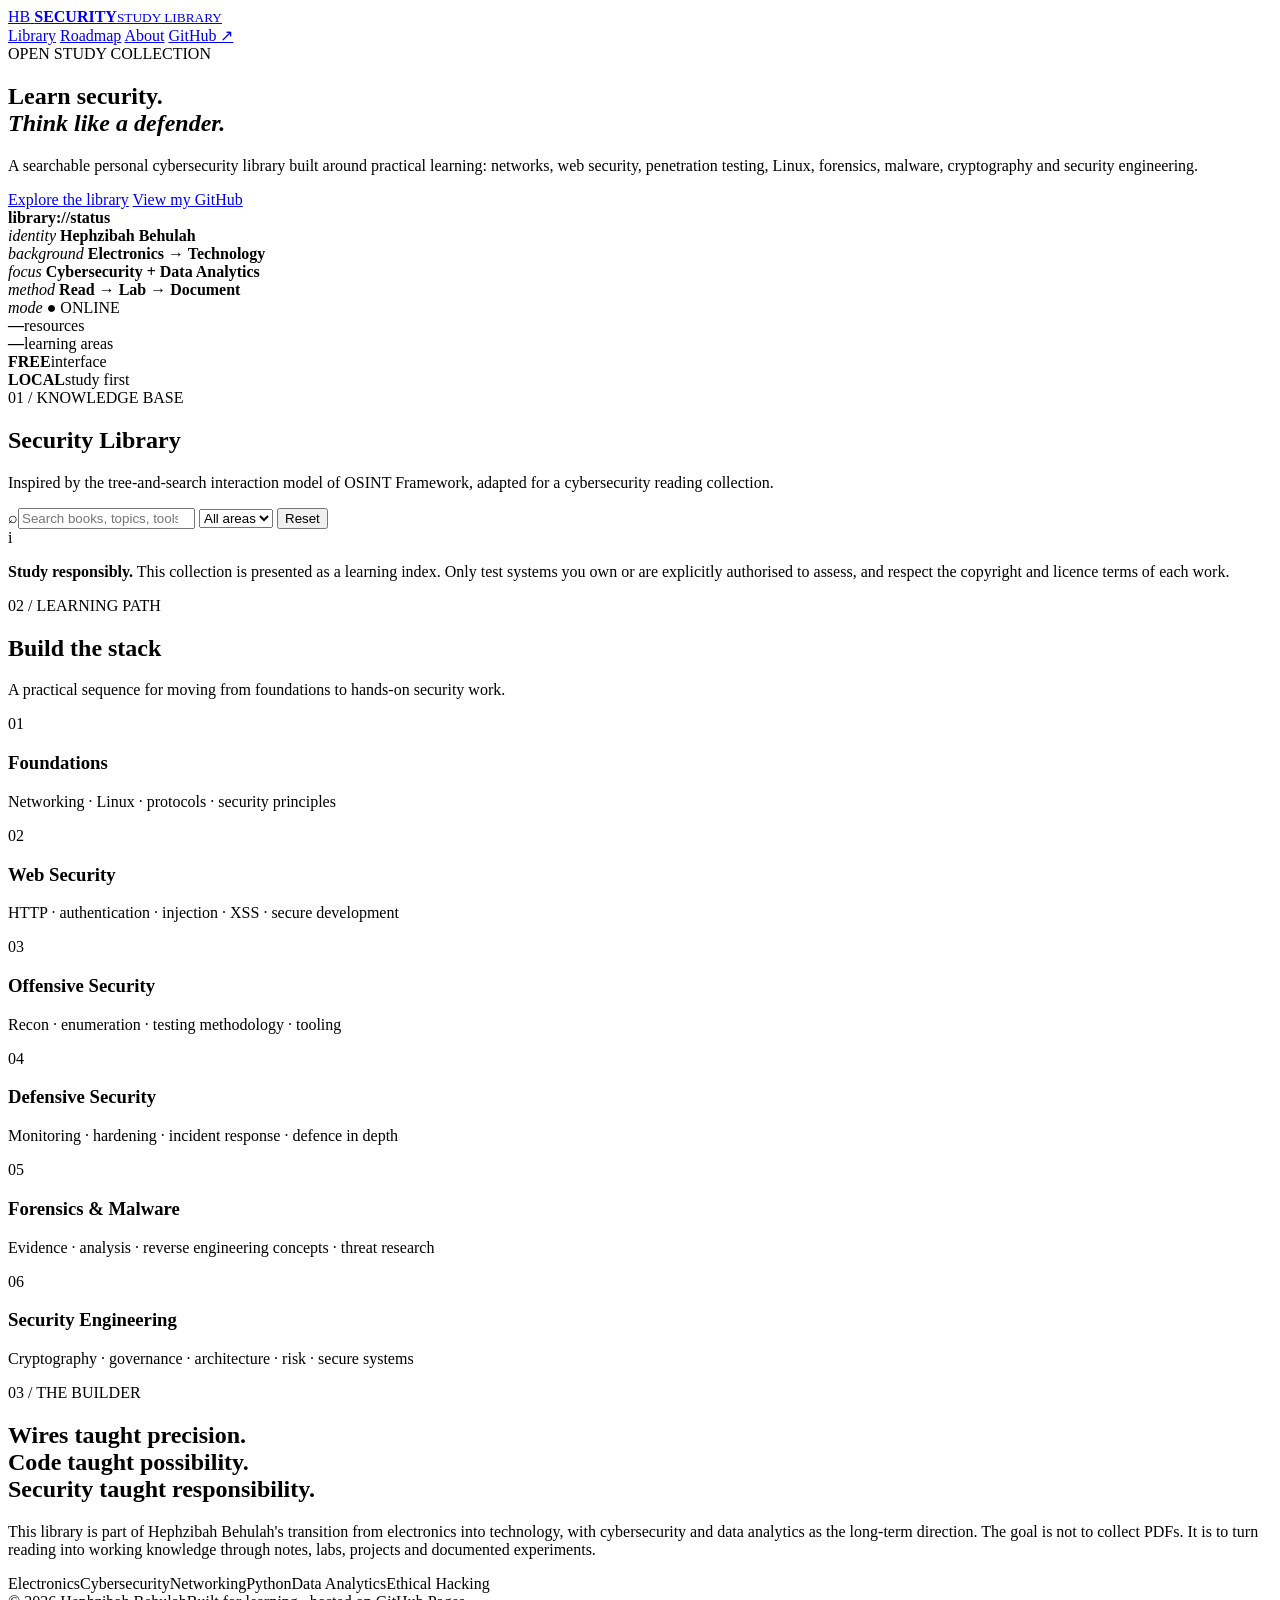
==== index.html @ d257a64a "Build OSINT-inspired cybersecurity library homepage" ====
<!doctype html>
<html lang="en">
<head>
  <meta charset="utf-8">
  <meta name="viewport" content="width=device-width, initial-scale=1">
  <meta name="description" content="Hephzibah Behulah's cybersecurity study library — penetration testing, web security, networking, Linux, forensics, malware analysis and more.">
  <title>Cybersecurity Study Library | Hephzibah Behulah</title>
  <link rel="preconnect" href="https://fonts.googleapis.com">
  <link rel="preconnect" href="https://fonts.gstatic.com" crossorigin>
  <link href="https://fonts.googleapis.com/css2?family=Inter:wght@400;500;600;700;800&family=JetBrains+Mono:wght@400;600&display=swap" rel="stylesheet">
  <link rel="stylesheet" href="style.css">
</head>
<body>
  <div class="app-shell">
    <header class="topbar">
      <a class="brand" href="#top" aria-label="Cybersecurity Study Library home">
        <span class="brand-mark">HB</span>
        <span><strong>SECURITY</strong><small>STUDY LIBRARY</small></span>
      </a>
      <nav class="topnav" aria-label="Main navigation">
        <a href="#library">Library</a>
        <a href="#roadmap">Roadmap</a>
        <a href="#about">About</a>
        <a class="github-link" href="https://github.com/HephzibahBehulah/Hacking-Security-Ebooks" target="_blank" rel="noopener">GitHub ↗</a>
      </nav>
    </header>

    <main id="top">
      <section class="hero">
        <div class="hero-copy">
          <div class="eyebrow"><span class="pulse"></span> OPEN STUDY COLLECTION</div>
          <h1>Learn security.<br><em>Think like a defender.</em></h1>
          <p>A searchable personal cybersecurity library built around practical learning: networks, web security, penetration testing, Linux, forensics, malware, cryptography and security engineering.</p>
          <div class="hero-actions">
            <a class="btn primary" href="#library">Explore the library</a>
            <a class="btn secondary" href="https://github.com/HephzibahBehulah" target="_blank" rel="noopener">View my GitHub</a>
          </div>
        </div>
        <div class="terminal-card" aria-label="Library status">
          <div class="terminal-head"><span></span><span></span><span></span><b>library://status</b></div>
          <div class="terminal-body">
            <div><i>identity</i> <strong>Hephzibah Behulah</strong></div>
            <div><i>background</i> <strong>Electronics → Technology</strong></div>
            <div><i>focus</i> <strong>Cybersecurity + Data Analytics</strong></div>
            <div><i>method</i> <strong>Read → Lab → Document</strong></div>
            <div><i>mode</i> <span class="online">● ONLINE</span></div>
          </div>
        </div>
      </section>

      <section class="stats" id="library">
        <div><strong id="book-count">—</strong><span>resources</span></div>
        <div><strong id="category-count">—</strong><span>learning areas</span></div>
        <div><strong>FREE</strong><span>interface</span></div>
        <div><strong>LOCAL</strong><span>study first</span></div>
      </section>

      <section class="library-section">
        <div class="section-heading">
          <div><span class="section-kicker">01 / KNOWLEDGE BASE</span><h2>Security Library</h2></div>
          <p>Inspired by the tree-and-search interaction model of OSINT Framework, adapted for a cybersecurity reading collection.</p>
        </div>

        <div class="controls">
          <label class="search-box"><span>⌕</span><input id="search" type="search" placeholder="Search books, topics, tools..." autocomplete="off"></label>
          <select id="category" aria-label="Filter by category"><option value="all">All areas</option></select>
          <button id="reset" class="filter-btn" type="button">Reset</button>
        </div>

        <div class="notice"><span>i</span><p><strong>Study responsibly.</strong> This collection is presented as a learning index. Only test systems you own or are explicitly authorised to assess, and respect the copyright and licence terms of each work.</p></div>

        <div id="library-grid" class="library-grid" aria-live="polite"></div>
        <div id="empty" class="empty" hidden>No resources match your search.</div>
      </section>

      <section class="roadmap" id="roadmap">
        <div class="section-heading"><div><span class="section-kicker">02 / LEARNING PATH</span><h2>Build the stack</h2></div><p>A practical sequence for moving from foundations to hands-on security work.</p></div>
        <div class="tree">
          <article><span>01</span><h3>Foundations</h3><p>Networking · Linux · protocols · security principles</p></article>
          <article><span>02</span><h3>Web Security</h3><p>HTTP · authentication · injection · XSS · secure development</p></article>
          <article><span>03</span><h3>Offensive Security</h3><p>Recon · enumeration · testing methodology · tooling</p></article>
          <article><span>04</span><h3>Defensive Security</h3><p>Monitoring · hardening · incident response · defence in depth</p></article>
          <article><span>05</span><h3>Forensics & Malware</h3><p>Evidence · analysis · reverse engineering concepts · threat research</p></article>
          <article><span>06</span><h3>Security Engineering</h3><p>Cryptography · governance · architecture · risk · secure systems</p></article>
        </div>
      </section>

      <section class="about" id="about">
        <div class="about-card">
          <span class="section-kicker">03 / THE BUILDER</span>
          <h2>Wires taught precision.<br>Code taught possibility.<br>Security taught responsibility.</h2>
          <p>This library is part of Hephzibah Behulah's transition from electronics into technology, with cybersecurity and data analytics as the long-term direction. The goal is not to collect PDFs. It is to turn reading into working knowledge through notes, labs, projects and documented experiments.</p>
          <div class="tags"><span>Electronics</span><span>Cybersecurity</span><span>Networking</span><span>Python</span><span>Data Analytics</span><span>Ethical Hacking</span></div>
        </div>
      </section>
    </main>

    <footer><span>© 2026 Hephzibah Behulah</span><span>Built for learning · hosted on GitHub Pages</span></footer>
  </div>
  <script src="script.js"></script>
</body>
</html>
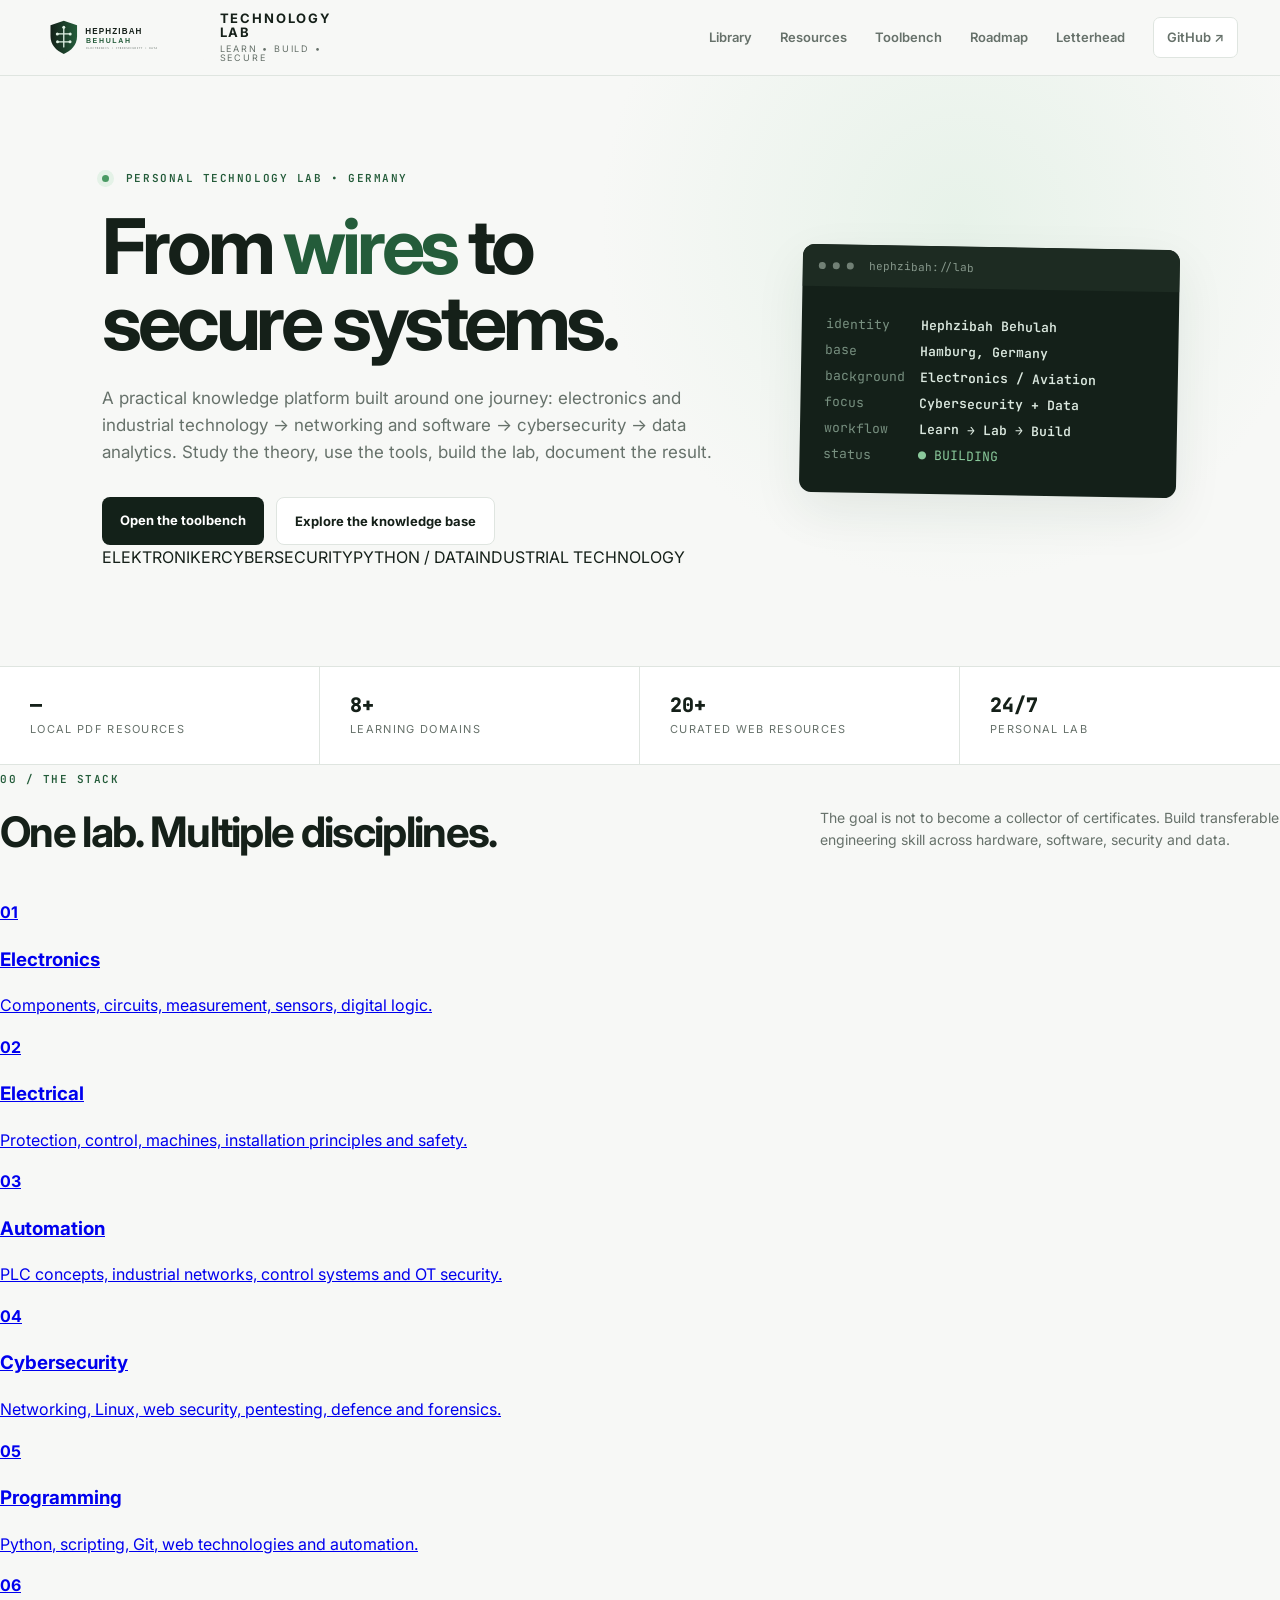
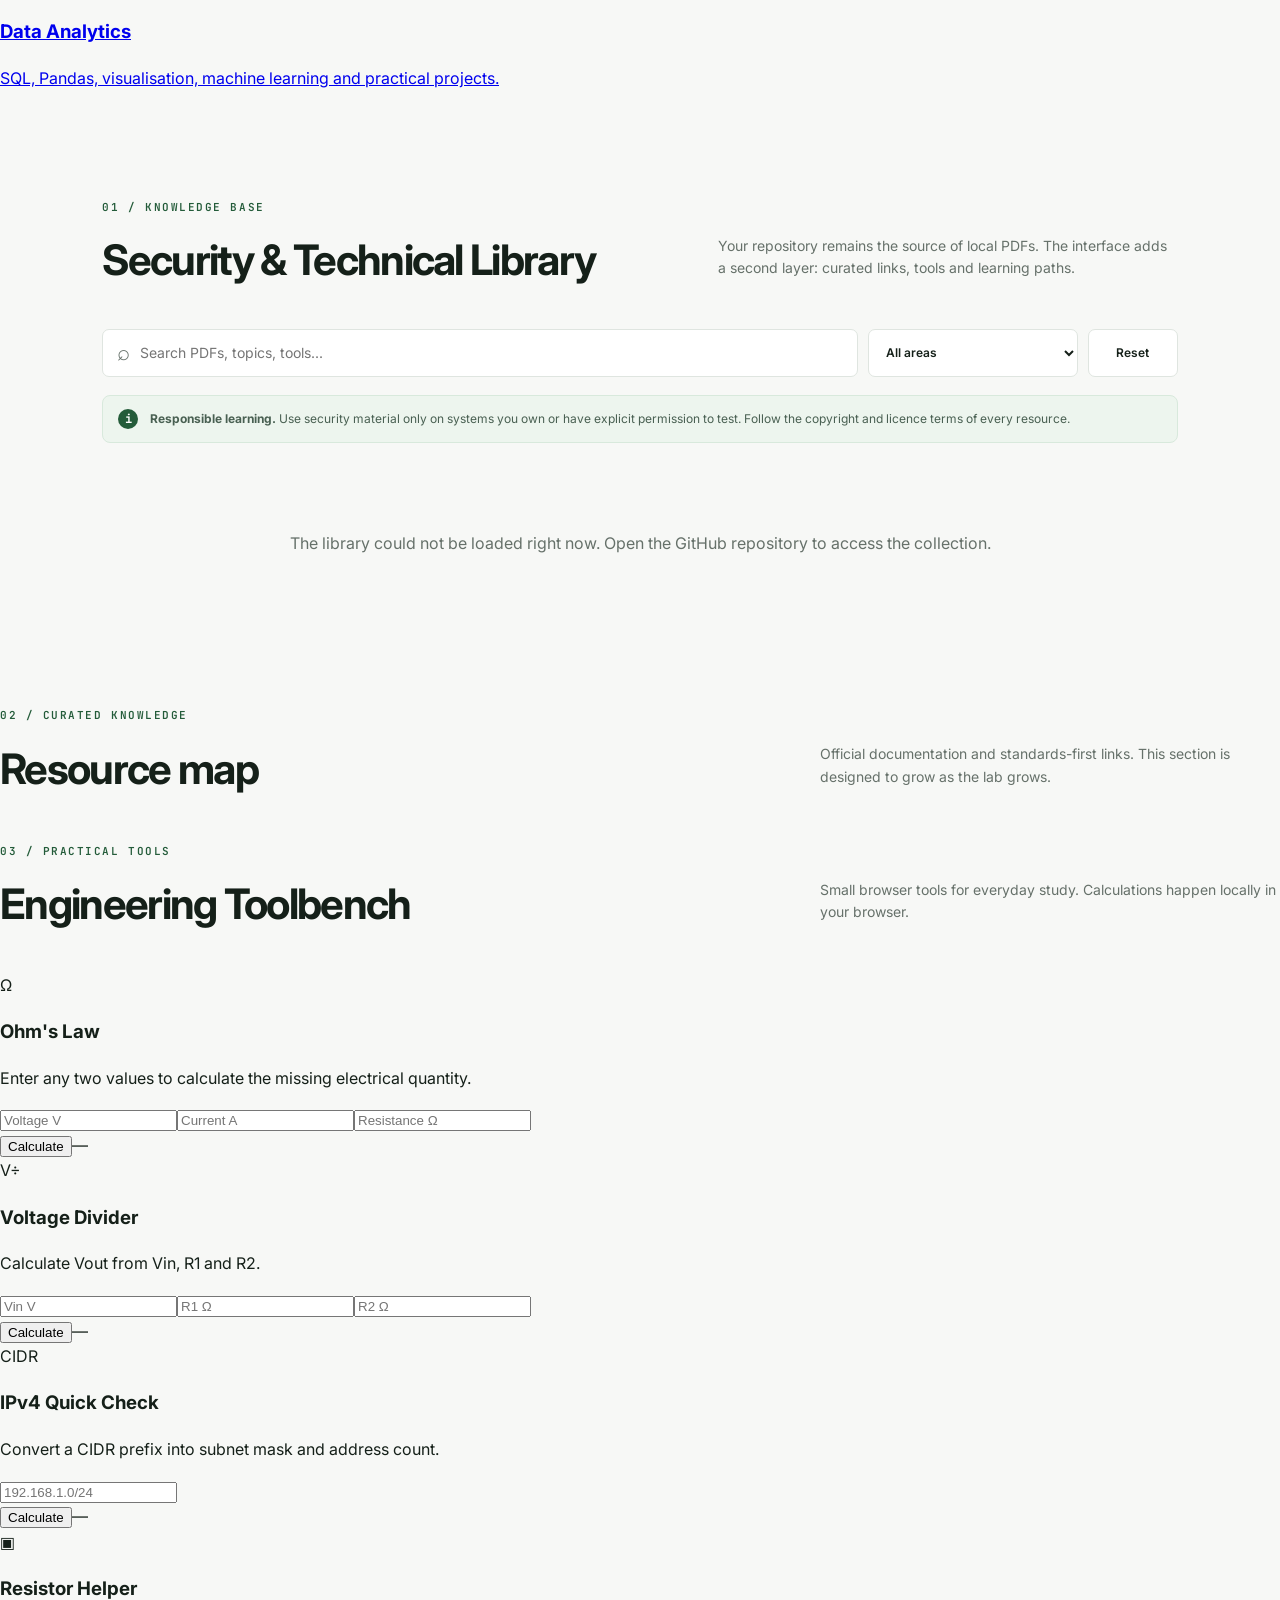
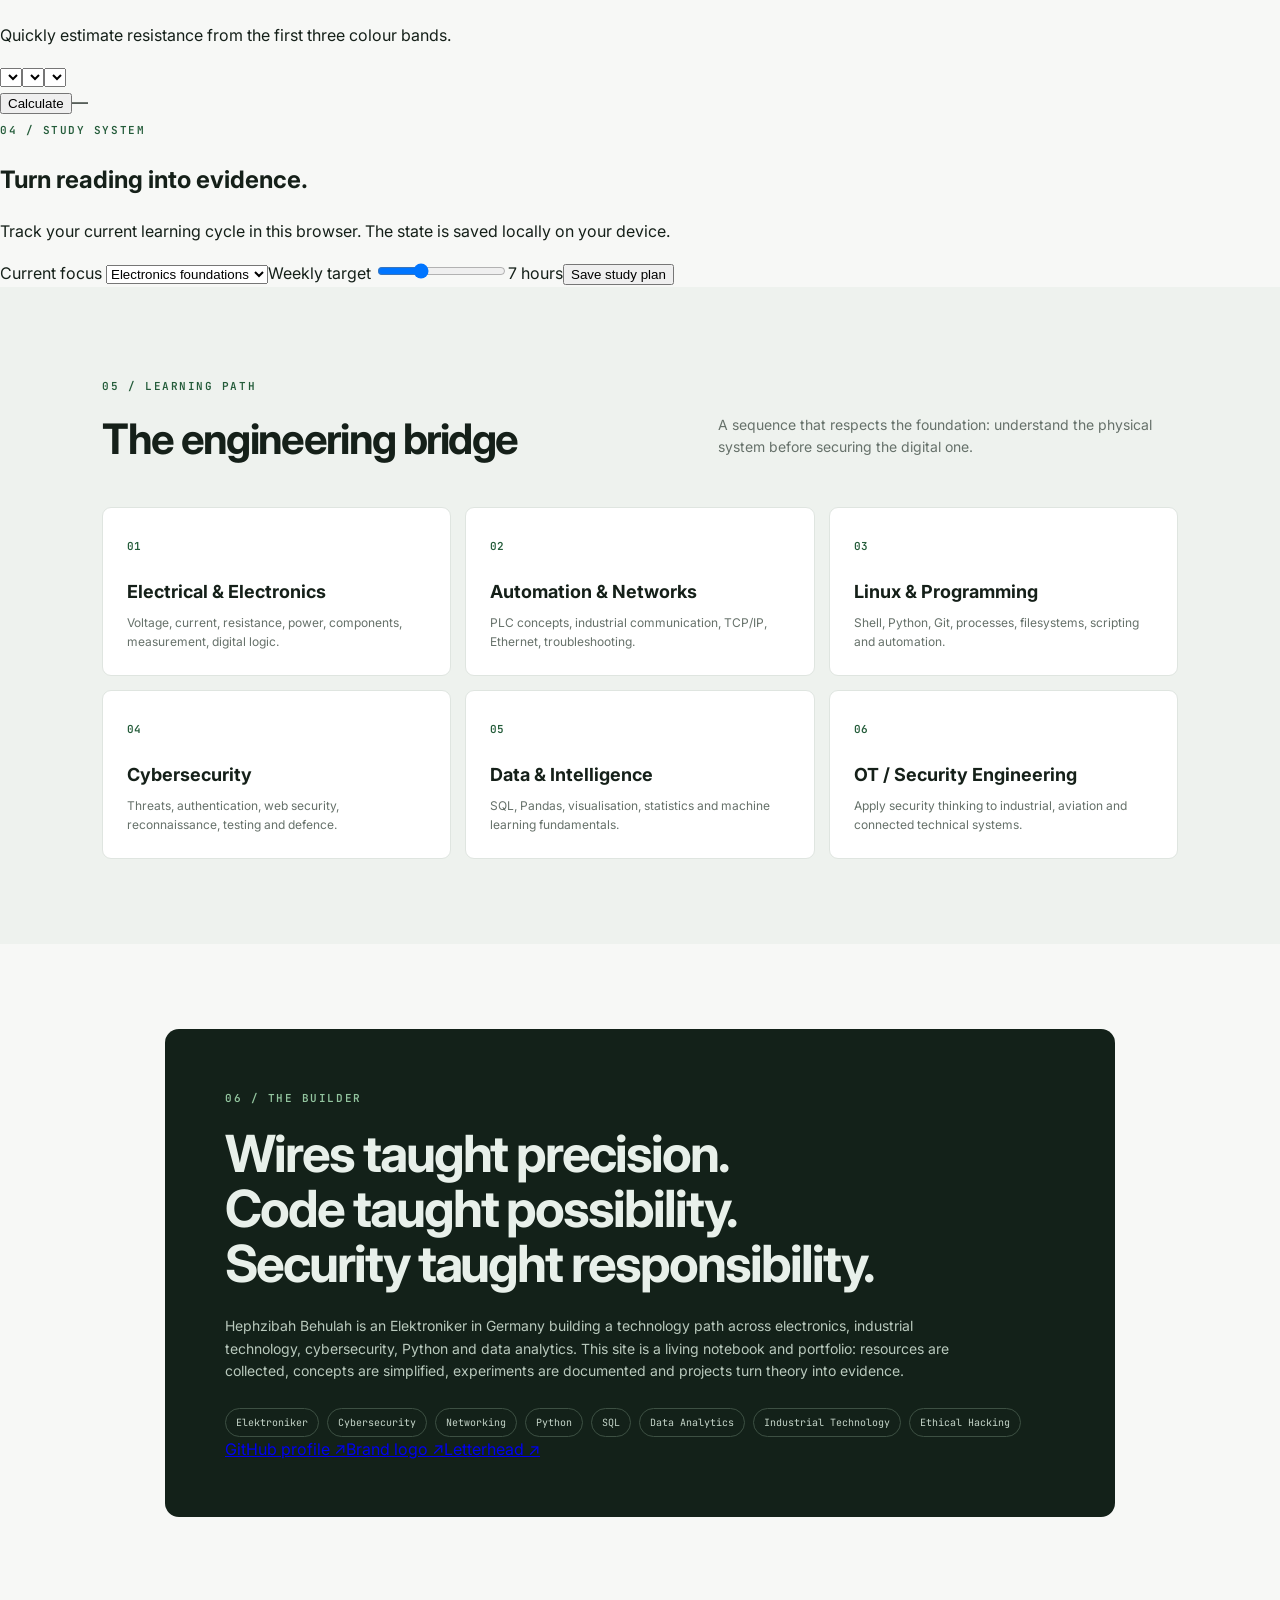
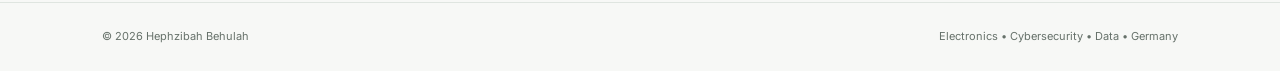
==== commit b35281c6: "Transform site into Hephzibah Behulah Technology Lab" ====
--- a/index.html
+++ b/index.html
@@ -1,102 +1,47 @@
 <!doctype html>
 <html lang="en">
 <head>
-  <meta charset="utf-8">
-  <meta name="viewport" content="width=device-width, initial-scale=1">
-  <meta name="description" content="Hephzibah Behulah's cybersecurity study library — penetration testing, web security, networking, Linux, forensics, malware analysis and more.">
-  <title>Cybersecurity Study Library | Hephzibah Behulah</title>
-  <link rel="preconnect" href="https://fonts.googleapis.com">
-  <link rel="preconnect" href="https://fonts.gstatic.com" crossorigin>
-  <link href="https://fonts.googleapis.com/css2?family=Inter:wght@400;500;600;700;800&family=JetBrains+Mono:wght@400;600&display=swap" rel="stylesheet">
-  <link rel="stylesheet" href="style.css">
+<meta charset="utf-8"><meta name="viewport" content="width=device-width,initial-scale=1">
+<meta name="description" content="Hephzibah Behulah Technology Lab: an OSINT-inspired learning platform for electronics, electrical engineering, cybersecurity, networking, Python and data analytics.">
+<title>Hephzibah Behulah | Technology Lab</title>
+<link rel="icon" href="logo.svg" type="image/svg+xml">
+<link rel="preconnect" href="https://fonts.googleapis.com"><link rel="preconnect" href="https://fonts.gstatic.com" crossorigin>
+<link href="https://fonts.googleapis.com/css2?family=Inter:wght@400;500;600;700;800&family=JetBrains+Mono:wght@400;600;800&display=swap" rel="stylesheet">
+<link rel="stylesheet" href="style.css">
 </head>
 <body>
-  <div class="app-shell">
-    <header class="topbar">
-      <a class="brand" href="#top" aria-label="Cybersecurity Study Library home">
-        <span class="brand-mark">HB</span>
-        <span><strong>SECURITY</strong><small>STUDY LIBRARY</small></span>
-      </a>
-      <nav class="topnav" aria-label="Main navigation">
-        <a href="#library">Library</a>
-        <a href="#roadmap">Roadmap</a>
-        <a href="#about">About</a>
-        <a class="github-link" href="https://github.com/HephzibahBehulah/Hacking-Security-Ebooks" target="_blank" rel="noopener">GitHub ↗</a>
-      </nav>
-    </header>
-
-    <main id="top">
-      <section class="hero">
-        <div class="hero-copy">
-          <div class="eyebrow"><span class="pulse"></span> OPEN STUDY COLLECTION</div>
-          <h1>Learn security.<br><em>Think like a defender.</em></h1>
-          <p>A searchable personal cybersecurity library built around practical learning: networks, web security, penetration testing, Linux, forensics, malware, cryptography and security engineering.</p>
-          <div class="hero-actions">
-            <a class="btn primary" href="#library">Explore the library</a>
-            <a class="btn secondary" href="https://github.com/HephzibahBehulah" target="_blank" rel="noopener">View my GitHub</a>
-          </div>
-        </div>
-        <div class="terminal-card" aria-label="Library status">
-          <div class="terminal-head"><span></span><span></span><span></span><b>library://status</b></div>
-          <div class="terminal-body">
-            <div><i>identity</i> <strong>Hephzibah Behulah</strong></div>
-            <div><i>background</i> <strong>Electronics → Technology</strong></div>
-            <div><i>focus</i> <strong>Cybersecurity + Data Analytics</strong></div>
-            <div><i>method</i> <strong>Read → Lab → Document</strong></div>
-            <div><i>mode</i> <span class="online">● ONLINE</span></div>
-          </div>
-        </div>
-      </section>
-
-      <section class="stats" id="library">
-        <div><strong id="book-count">—</strong><span>resources</span></div>
-        <div><strong id="category-count">—</strong><span>learning areas</span></div>
-        <div><strong>FREE</strong><span>interface</span></div>
-        <div><strong>LOCAL</strong><span>study first</span></div>
-      </section>
-
-      <section class="library-section">
-        <div class="section-heading">
-          <div><span class="section-kicker">01 / KNOWLEDGE BASE</span><h2>Security Library</h2></div>
-          <p>Inspired by the tree-and-search interaction model of OSINT Framework, adapted for a cybersecurity reading collection.</p>
-        </div>
-
-        <div class="controls">
-          <label class="search-box"><span>⌕</span><input id="search" type="search" placeholder="Search books, topics, tools..." autocomplete="off"></label>
-          <select id="category" aria-label="Filter by category"><option value="all">All areas</option></select>
-          <button id="reset" class="filter-btn" type="button">Reset</button>
-        </div>
-
-        <div class="notice"><span>i</span><p><strong>Study responsibly.</strong> This collection is presented as a learning index. Only test systems you own or are explicitly authorised to assess, and respect the copyright and licence terms of each work.</p></div>
-
-        <div id="library-grid" class="library-grid" aria-live="polite"></div>
-        <div id="empty" class="empty" hidden>No resources match your search.</div>
-      </section>
-
-      <section class="roadmap" id="roadmap">
-        <div class="section-heading"><div><span class="section-kicker">02 / LEARNING PATH</span><h2>Build the stack</h2></div><p>A practical sequence for moving from foundations to hands-on security work.</p></div>
-        <div class="tree">
-          <article><span>01</span><h3>Foundations</h3><p>Networking · Linux · protocols · security principles</p></article>
-          <article><span>02</span><h3>Web Security</h3><p>HTTP · authentication · injection · XSS · secure development</p></article>
-          <article><span>03</span><h3>Offensive Security</h3><p>Recon · enumeration · testing methodology · tooling</p></article>
-          <article><span>04</span><h3>Defensive Security</h3><p>Monitoring · hardening · incident response · defence in depth</p></article>
-          <article><span>05</span><h3>Forensics & Malware</h3><p>Evidence · analysis · reverse engineering concepts · threat research</p></article>
-          <article><span>06</span><h3>Security Engineering</h3><p>Cryptography · governance · architecture · risk · secure systems</p></article>
-        </div>
-      </section>
-
-      <section class="about" id="about">
-        <div class="about-card">
-          <span class="section-kicker">03 / THE BUILDER</span>
-          <h2>Wires taught precision.<br>Code taught possibility.<br>Security taught responsibility.</h2>
-          <p>This library is part of Hephzibah Behulah's transition from electronics into technology, with cybersecurity and data analytics as the long-term direction. The goal is not to collect PDFs. It is to turn reading into working knowledge through notes, labs, projects and documented experiments.</p>
-          <div class="tags"><span>Electronics</span><span>Cybersecurity</span><span>Networking</span><span>Python</span><span>Data Analytics</span><span>Ethical Hacking</span></div>
-        </div>
-      </section>
-    </main>
-
-    <footer><span>© 2026 Hephzibah Behulah</span><span>Built for learning · hosted on GitHub Pages</span></footer>
-  </div>
-  <script src="script.js"></script>
-</body>
-</html>
+<div class="app-shell">
+<header class="topbar">
+<a class="brand" href="#top"><img src="logo.svg" alt="Hephzibah Behulah" class="brand-logo"><span><strong>TECHNOLOGY LAB</strong><small>LEARN • BUILD • SECURE</small></span></a>
+<nav class="topnav"><a href="#library">Library</a><a href="#resources">Resources</a><a href="#toolbench">Toolbench</a><a href="#roadmap">Roadmap</a><a href="letterhead.html">Letterhead</a><a class="github-link" href="https://github.com/HephzibahBehulah/Hacking-Security-Ebooks" target="_blank" rel="noopener">GitHub ↗</a></nav>
+</header>
+<main id="top">
+<section class="hero">
+<div class="hero-copy"><div class="eyebrow"><span class="pulse"></span> PERSONAL TECHNOLOGY LAB • GERMANY</div>
+<h1>From <em>wires</em> to secure systems.</h1>
+<p>A practical knowledge platform built around one journey: electronics and industrial technology → networking and software → cybersecurity → data analytics. Study the theory, use the tools, build the lab, document the result.</p>
+<div class="hero-actions"><a class="btn primary" href="#toolbench">Open the toolbench</a><a class="btn secondary" href="#library">Explore the knowledge base</a></div>
+<div class="hero-strip"><span>ELEKTRONIKER</span><span>CYBERSECURITY</span><span>PYTHON / DATA</span><span>INDUSTRIAL TECHNOLOGY</span></div></div>
+<div class="terminal-card"><div class="terminal-head"><span></span><span></span><span></span><b>hephzibah://lab</b></div><div class="terminal-body"><div><i>identity</i><strong>Hephzibah Behulah</strong></div><div><i>base</i><strong>Hamburg, Germany</strong></div><div><i>background</i><strong>Electronics / Aviation</strong></div><div><i>focus</i><strong>Cybersecurity + Data</strong></div><div><i>workflow</i><strong>Learn → Lab → Build</strong></div><div><i>status</i><span class="online">● BUILDING</span></div></div></div>
+</section>
+<section class="stats"><div><strong id="book-count">—</strong><span>local PDF resources</span></div><div><strong id="category-count">8+</strong><span>learning domains</span></div><div><strong>20+</strong><span>curated web resources</span></div><div><strong>24/7</strong><span>personal lab</span></div></section>
+<section class="domains"><div class="section-heading"><div><span class="section-kicker">00 / THE STACK</span><h2>One lab. Multiple disciplines.</h2></div><p>The goal is not to become a collector of certificates. Build transferable engineering skill across hardware, software, security and data.</p></div>
+<div class="domain-grid"><a href="#library" class="domain"><b>01</b><h3>Electronics</h3><p>Components, circuits, measurement, sensors, digital logic.</p></a><a href="#library" class="domain"><b>02</b><h3>Electrical</h3><p>Protection, control, machines, installation principles and safety.</p></a><a href="#library" class="domain"><b>03</b><h3>Automation</h3><p>PLC concepts, industrial networks, control systems and OT security.</p></a><a href="#library" class="domain"><b>04</b><h3>Cybersecurity</h3><p>Networking, Linux, web security, pentesting, defence and forensics.</p></a><a href="#library" class="domain"><b>05</b><h3>Programming</h3><p>Python, scripting, Git, web technologies and automation.</p></a><a href="#library" class="domain"><b>06</b><h3>Data Analytics</h3><p>SQL, Pandas, visualisation, machine learning and practical projects.</p></a></div></section>
+<section class="library-section" id="library"><div class="section-heading"><div><span class="section-kicker">01 / KNOWLEDGE BASE</span><h2>Security & Technical Library</h2></div><p>Your repository remains the source of local PDFs. The interface adds a second layer: curated links, tools and learning paths.</p></div>
+<div class="controls"><label class="search-box"><span>⌕</span><input id="search" type="search" placeholder="Search PDFs, topics, tools..." autocomplete="off"></label><select id="category"><option value="all">All areas</option></select><button id="reset" class="filter-btn">Reset</button></div>
+<div class="notice"><span>i</span><p><strong>Responsible learning.</strong> Use security material only on systems you own or have explicit permission to test. Follow the copyright and licence terms of every resource.</p></div>
+<div id="library-grid" class="library-grid"></div><div id="empty" class="empty" hidden>No resources match your search.</div></section>
+<section id="resources" class="resources"><div class="section-heading"><div><span class="section-kicker">02 / CURATED KNOWLEDGE</span><h2>Resource map</h2></div><p>Official documentation and standards-first links. This section is designed to grow as the lab grows.</p></div><div id="resource-grid" class="resource-grid"></div></section>
+<section id="toolbench" class="toolbench"><div class="section-heading"><div><span class="section-kicker">03 / PRACTICAL TOOLS</span><h2>Engineering Toolbench</h2></div><p>Small browser tools for everyday study. Calculations happen locally in your browser.</p></div>
+<div class="tool-grid">
+<article class="tool-card"><div class="tool-icon">Ω</div><h3>Ohm's Law</h3><p>Enter any two values to calculate the missing electrical quantity.</p><div class="tool-fields"><input id="ohm-v" type="number" step="any" placeholder="Voltage V"><input id="ohm-i" type="number" step="any" placeholder="Current A"><input id="ohm-r" type="number" step="any" placeholder="Resistance Ω"></div><button class="tool-btn" onclick="calcOhm()">Calculate</button><output id="ohm-out">—</output></article>
+<article class="tool-card"><div class="tool-icon">V÷</div><h3>Voltage Divider</h3><p>Calculate Vout from Vin, R1 and R2.</p><div class="tool-fields"><input id="div-v" type="number" step="any" placeholder="Vin V"><input id="div-r1" type="number" step="any" placeholder="R1 Ω"><input id="div-r2" type="number" step="any" placeholder="R2 Ω"></div><button class="tool-btn" onclick="calcDivider()">Calculate</button><output id="div-out">—</output></article>
+<article class="tool-card"><div class="tool-icon">CIDR</div><h3>IPv4 Quick Check</h3><p>Convert a CIDR prefix into subnet mask and address count.</p><div class="tool-fields"><input id="cidr" type="text" placeholder="192.168.1.0/24"></div><button class="tool-btn" onclick="calcCIDR()">Calculate</button><output id="cidr-out">—</output></article>
+<article class="tool-card"><div class="tool-icon">▣</div><h3>Resistor Helper</h3><p>Quickly estimate resistance from the first three colour bands.</p><div class="tool-fields"><select id="c1"></select><select id="c2"></select><select id="c3"></select></div><button class="tool-btn" onclick="calcResistor()">Calculate</button><output id="res-out">—</output></article>
+</div></section>
+<section class="study-dashboard"><div><span class="section-kicker">04 / STUDY SYSTEM</span><h2>Turn reading into evidence.</h2><p>Track your current learning cycle in this browser. The state is saved locally on your device.</p></div><div class="progress-box"><label>Current focus <select id="focus"><option>Electronics foundations</option><option>Electrical engineering</option><option>Networking & Linux</option><option>Web security</option><option>Offensive security</option><option>Defensive security</option><option>Python & data analytics</option><option>Industrial / OT security</option></select></label><label>Weekly target <input id="target" type="range" min="1" max="20" value="7"><output id="target-out">7 hours</output></label><button class="tool-btn" onclick="saveStudy()">Save study plan</button><span id="saved" class="saved"></span></div></section>
+<section id="roadmap" class="roadmap"><div class="section-heading"><div><span class="section-kicker">05 / LEARNING PATH</span><h2>The engineering bridge</h2></div><p>A sequence that respects the foundation: understand the physical system before securing the digital one.</p></div><div class="tree"><article><span>01</span><h3>Electrical & Electronics</h3><p>Voltage, current, resistance, power, components, measurement, digital logic.</p></article><article><span>02</span><h3>Automation & Networks</h3><p>PLC concepts, industrial communication, TCP/IP, Ethernet, troubleshooting.</p></article><article><span>03</span><h3>Linux & Programming</h3><p>Shell, Python, Git, processes, filesystems, scripting and automation.</p></article><article><span>04</span><h3>Cybersecurity</h3><p>Threats, authentication, web security, reconnaissance, testing and defence.</p></article><article><span>05</span><h3>Data & Intelligence</h3><p>SQL, Pandas, visualisation, statistics and machine learning fundamentals.</p></article><article><span>06</span><h3>OT / Security Engineering</h3><p>Apply security thinking to industrial, aviation and connected technical systems.</p></article></div></section>
+<section class="about" id="about"><div class="about-card"><span class="section-kicker">06 / THE BUILDER</span><h2>Wires taught precision.<br>Code taught possibility.<br>Security taught responsibility.</h2><p>Hephzibah Behulah is an Elektroniker in Germany building a technology path across electronics, industrial technology, cybersecurity, Python and data analytics. This site is a living notebook and portfolio: resources are collected, concepts are simplified, experiments are documented and projects turn theory into evidence.</p><div class="tags"><span>Elektroniker</span><span>Cybersecurity</span><span>Networking</span><span>Python</span><span>SQL</span><span>Data Analytics</span><span>Industrial Technology</span><span>Ethical Hacking</span></div><div class="about-links"><a href="https://github.com/HephzibahBehulah" target="_blank">GitHub profile ↗</a><a href="logo.svg">Brand logo ↗</a><a href="letterhead.html">Letterhead ↗</a></div></div></section>
+</main><footer><span>© 2026 Hephzibah Behulah</span><span>Electronics • Cybersecurity • Data • Germany</span></footer></div>
+<script src="script.js"></script><script src="tools.js"></script>
+</body></html>
--- a/style.css
+++ b/style.css
@@ -0,0 +1 @@
+:root{--bg:#f7f8f6;--panel:#fff;--ink:#152019;--muted:#66716a;--line:#dfe5e0;--accent:#245c3a;--accent2:#dff1e4;--dark:#132119;--shadow:0 18px 50px rgba(24,45,32,.08)}*{box-sizing:border-box}html{scroll-behavior:smooth}body{margin:0;background:var(--bg);color:var(--ink);font-family:Inter,system-ui,sans-serif;line-height:1.6}.app-shell{max-width:1440px;margin:auto}.topbar{height:76px;padding:0 42px;display:flex;align-items:center;justify-content:space-between;border-bottom:1px solid var(--line);background:rgba(247,248,246,.94);backdrop-filter:blur(12px);position:sticky;top:0;z-index:20}.brand{display:flex;align-items:center;gap:12px;text-decoration:none;color:var(--ink)}.brand-mark{width:38px;height:38px;display:grid;place-items:center;background:var(--dark);color:#fff;border-radius:9px;font:600 12px 'JetBrains Mono',monospace}.brand strong,.brand small{display:block;line-height:1.05}.brand strong{font-size:13px;letter-spacing:.14em}.brand small{font-size:9px;letter-spacing:.2em;color:var(--muted);margin-top:4px}.topnav{display:flex;gap:28px;align-items:center}.topnav a{font-size:13px;text-decoration:none;color:var(--muted);font-weight:600}.topnav a:hover{color:var(--ink)}.github-link{border:1px solid var(--line);padding:9px 13px;border-radius:7px;background:#fff}.hero{min-height:560px;padding:95px 8%;display:grid;grid-template-columns:1.25fr .75fr;gap:70px;align-items:center;background:radial-gradient(circle at 75% 25%,#e7f2e9 0,transparent 34%),var(--bg)}.eyebrow,.section-kicker{font:600 11px 'JetBrains Mono',monospace;letter-spacing:.14em;color:var(--accent)}.pulse{display:inline-block;width:7px;height:7px;border-radius:50%;background:#4a9a63;margin-right:8px;box-shadow:0 0 0 5px #e4f2e7}.hero h1{font-size:clamp(48px,6vw,82px);line-height:.99;letter-spacing:-.055em;margin:24px 0}.hero h1 em{font-style:normal;color:var(--accent)}.hero-copy>p{max-width:650px;color:var(--muted);font-size:17px}.hero-actions{display:flex;gap:12px;margin-top:30px}.btn{padding:13px 18px;border-radius:8px;text-decoration:none;font-size:13px;font-weight:700}.primary{background:var(--dark);color:#fff}.secondary{border:1px solid var(--line);background:#fff;color:var(--ink)}.terminal-card{background:#142019;color:#dbe8df;border-radius:12px;box-shadow:var(--shadow);overflow:hidden;transform:rotate(1deg)}.terminal-head{height:42px;background:#1d2b22;display:flex;align-items:center;gap:7px;padding:0 16px;font:11px 'JetBrains Mono',monospace;color:#87988c}.terminal-head span{width:7px;height:7px;border-radius:50%;background:#718075}.terminal-head b{margin-left:8px;font-weight:400}.terminal-body{padding:25px 24px;font:13px/2 'JetBrains Mono',monospace}.terminal-body i{font-style:normal;color:#789080;display:inline-block;width:95px}.terminal-body strong{font-weight:600}.online{color:#8ac99b}.stats{display:grid;grid-template-columns:repeat(4,1fr);border-top:1px solid var(--line);border-bottom:1px solid var(--line);background:#fff}.stats div{padding:25px 30px;border-right:1px solid var(--line)}.stats div:last-child{border:0}.stats strong,.stats span{display:block}.stats strong{font:800 20px 'JetBrains Mono',monospace}.stats span{font-size:11px;text-transform:uppercase;letter-spacing:.12em;color:var(--muted);margin-top:3px}.library-section,.roadmap,.about{padding:85px 8%}.section-heading{display:flex;justify-content:space-between;gap:50px;align-items:end;margin-bottom:35px}.section-heading h2{font-size:42px;letter-spacing:-.04em;margin:8px 0 0}.section-heading p{max-width:460px;color:var(--muted);font-size:14px}.controls{display:grid;grid-template-columns:1fr 210px 90px;gap:10px;margin-bottom:18px}.search-box{height:48px;background:#fff;border:1px solid var(--line);border-radius:7px;display:flex;align-items:center;padding:0 14px}.search-box span{font-size:22px;color:var(--muted)}.search-box input{border:0;outline:0;background:transparent;width:100%;font:14px Inter;padding-left:10px}.controls select,.filter-btn{border:1px solid var(--line);background:#fff;border-radius:7px;padding:0 13px;font:600 12px Inter;color:var(--ink)}.filter-btn{cursor:pointer}.notice{display:flex;gap:12px;background:#edf5ee;border:1px solid #d8e9dc;border-radius:8px;padding:13px 15px;margin-bottom:28px;color:#496052;font-size:12px}.notice span{width:20px;height:20px;border-radius:50%;background:#245c3a;color:#fff;display:grid;place-items:center;font:700 12px 'JetBrains Mono';flex:0 0 auto}.notice p{margin:0}.library-grid{display:grid;grid-template-columns:repeat(3,1fr);gap:13px}.book{background:#fff;border:1px solid var(--line);border-radius:9px;padding:20px;min-height:175px;display:flex;flex-direction:column;transition:.2s}.book:hover{transform:translateY(-3px);box-shadow:var(--shadow);border-color:#c6d5ca}.book-top{display:flex;justify-content:space-between;align-items:center;margin-bottom:14px}.book-num{font:600 10px 'JetBrains Mono';color:var(--muted)}.book-cat{font-size:9px;text-transform:uppercase;letter-spacing:.1em;background:var(--accent2);color:var(--accent);padding:4px 7px;border-radius:20px;font-weight:700}.book h3{font-size:16px;line-height:1.3;margin:0 0 10px;letter-spacing:-.02em}.book p{font-size:11px;color:var(--muted);margin:0}.book a{margin-top:auto;padding-top:17px;color:var(--accent);font-size:11px;font-weight:800;text-decoration:none}.empty{text-align:center;padding:60px;color:var(--muted)}.roadmap{background:#eef2ee}.tree{display:grid;grid-template-columns:repeat(3,1fr);gap:14px}.tree article{background:#fff;border:1px solid var(--line);padding:24px;border-radius:9px}.tree span{font:600 11px 'JetBrains Mono';color:var(--accent)}.tree h3{margin:20px 0 6px;font-size:18px}.tree p{font-size:12px;color:var(--muted);margin:0}.about-card{max-width:950px;margin:auto;background:var(--dark);color:#e8f0ea;border-radius:14px;padding:55px 60px}.about-card h2{font-size:clamp(30px,4vw,52px);line-height:1.08;letter-spacing:-.04em;margin:16px 0 24px}.about-card p{color:#b9c9bd;max-width:760px;font-size:14px}.about-card .section-kicker{color:#92c49e}.tags{display:flex;flex-wrap:wrap;gap:8px;margin-top:25px}.tags span{font:10px 'JetBrains Mono';border:1px solid #3d5043;padding:7px 10px;border-radius:20px;color:#c5d5c9}footer{padding:25px 8%;display:flex;justify-content:space-between;border-top:1px solid var(--line);font-size:11px;color:var(--muted)}@media(max-width:900px){.hero{grid-template-columns:1fr;padding:70px 6%}.terminal-card{transform:none}.library-section,.roadmap,.about{padding:65px 6%}.library-grid{grid-template-columns:repeat(2,1fr)}.tree{grid-template-columns:repeat(2,1fr)}.section-heading{display:block}.section-heading p{margin-top:15px}.controls{grid-template-columns:1fr 160px 75px}.topbar{padding:0 18px}.topnav a:not(.github-link){display:none}}@media(max-width:600px){.hero h1{font-size:50px}.library-grid,.tree{grid-template-columns:1fr}.stats{grid-template-columns:repeat(2,1fr)}.stats div:nth-child(2){border-right:0}.stats div:nth-child(-n+2){border-bottom:1px solid var(--line)}.controls{grid-template-columns:1fr}.about-card{padding:35px 25px}footer{display:block;line-height:2.2}}
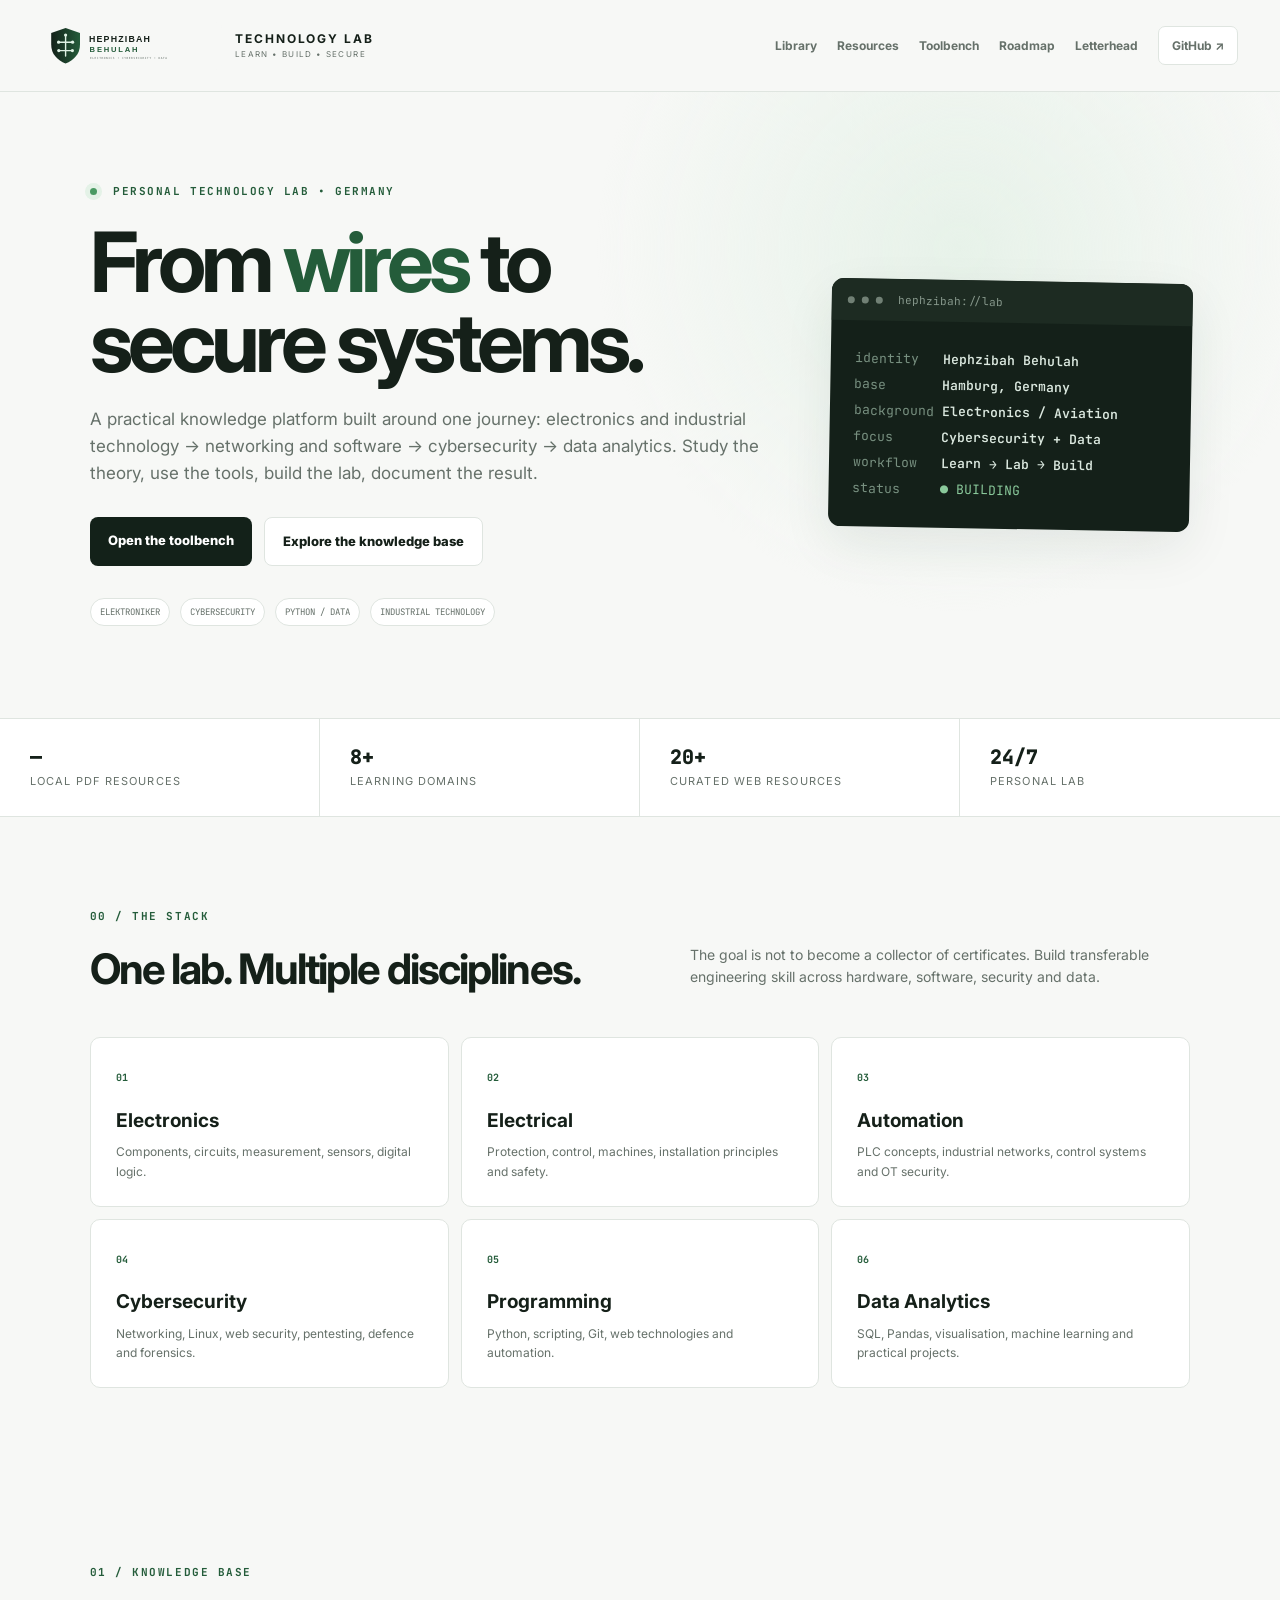
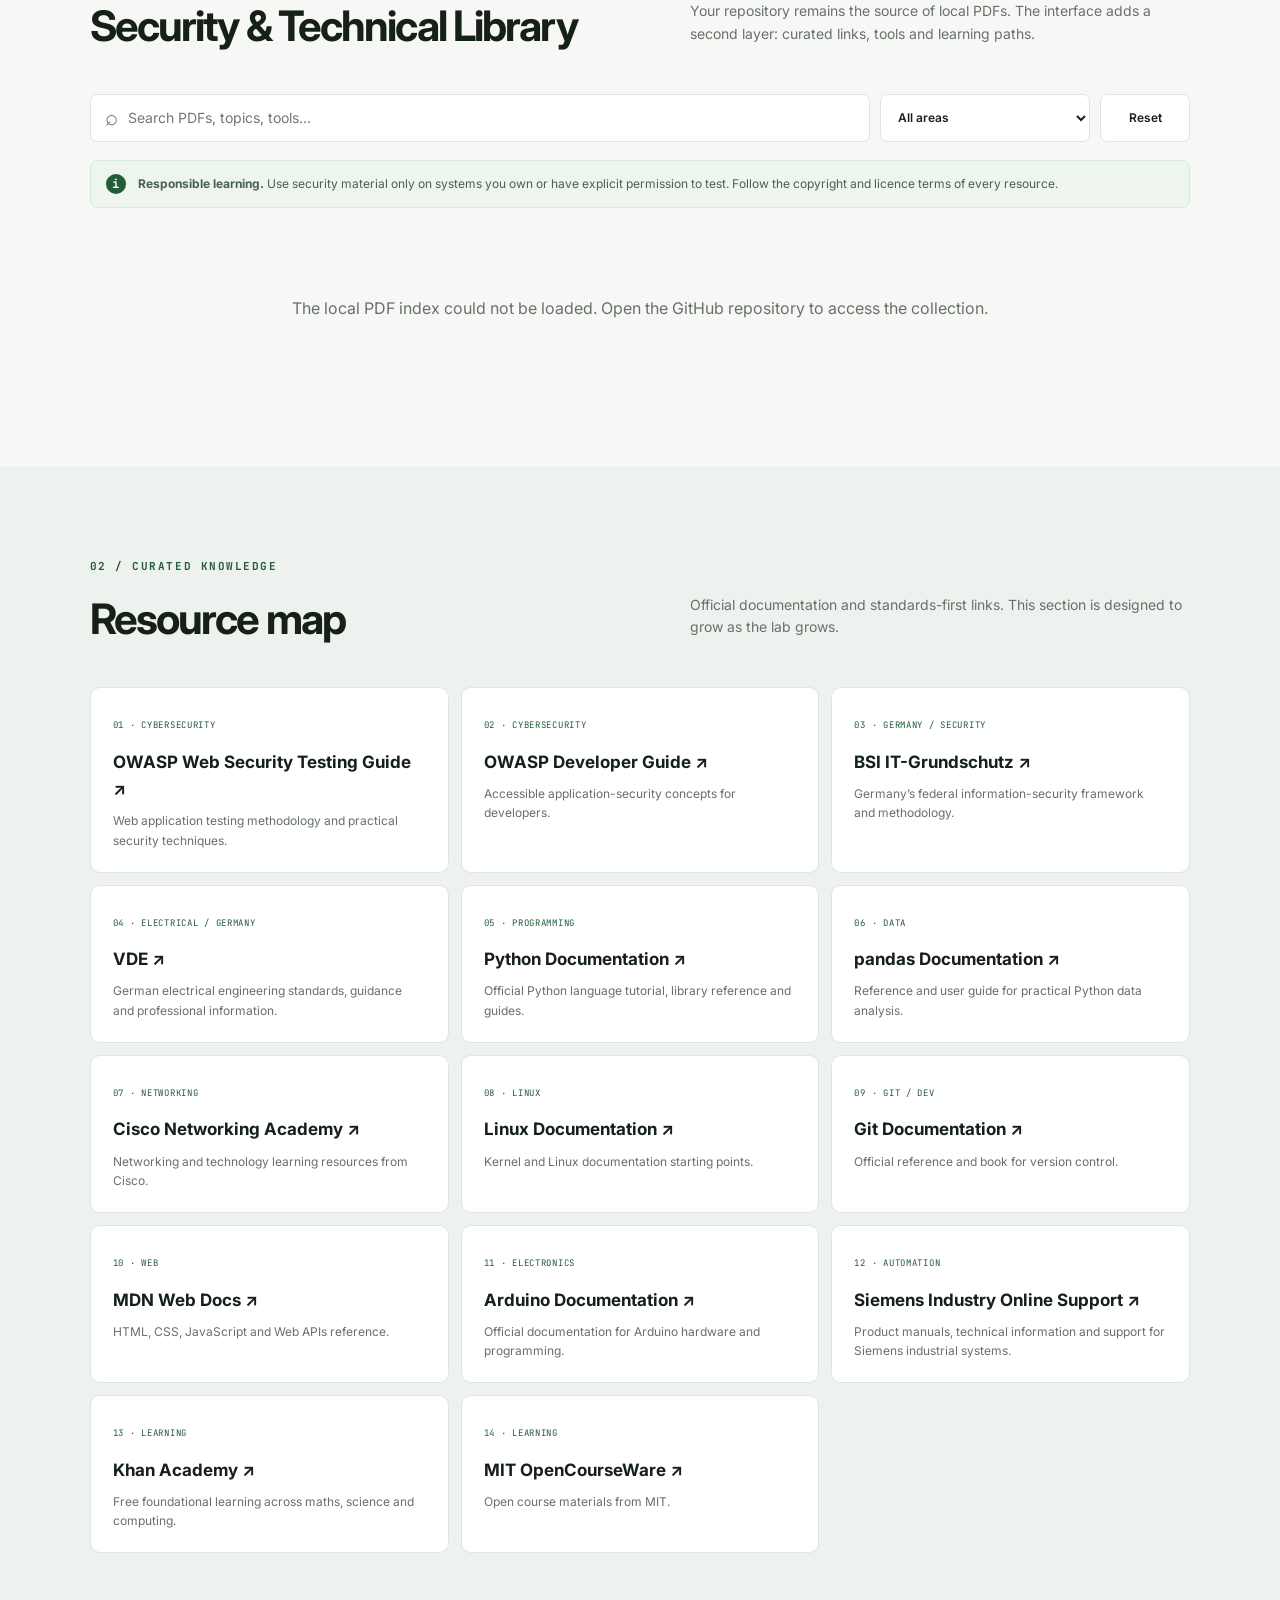
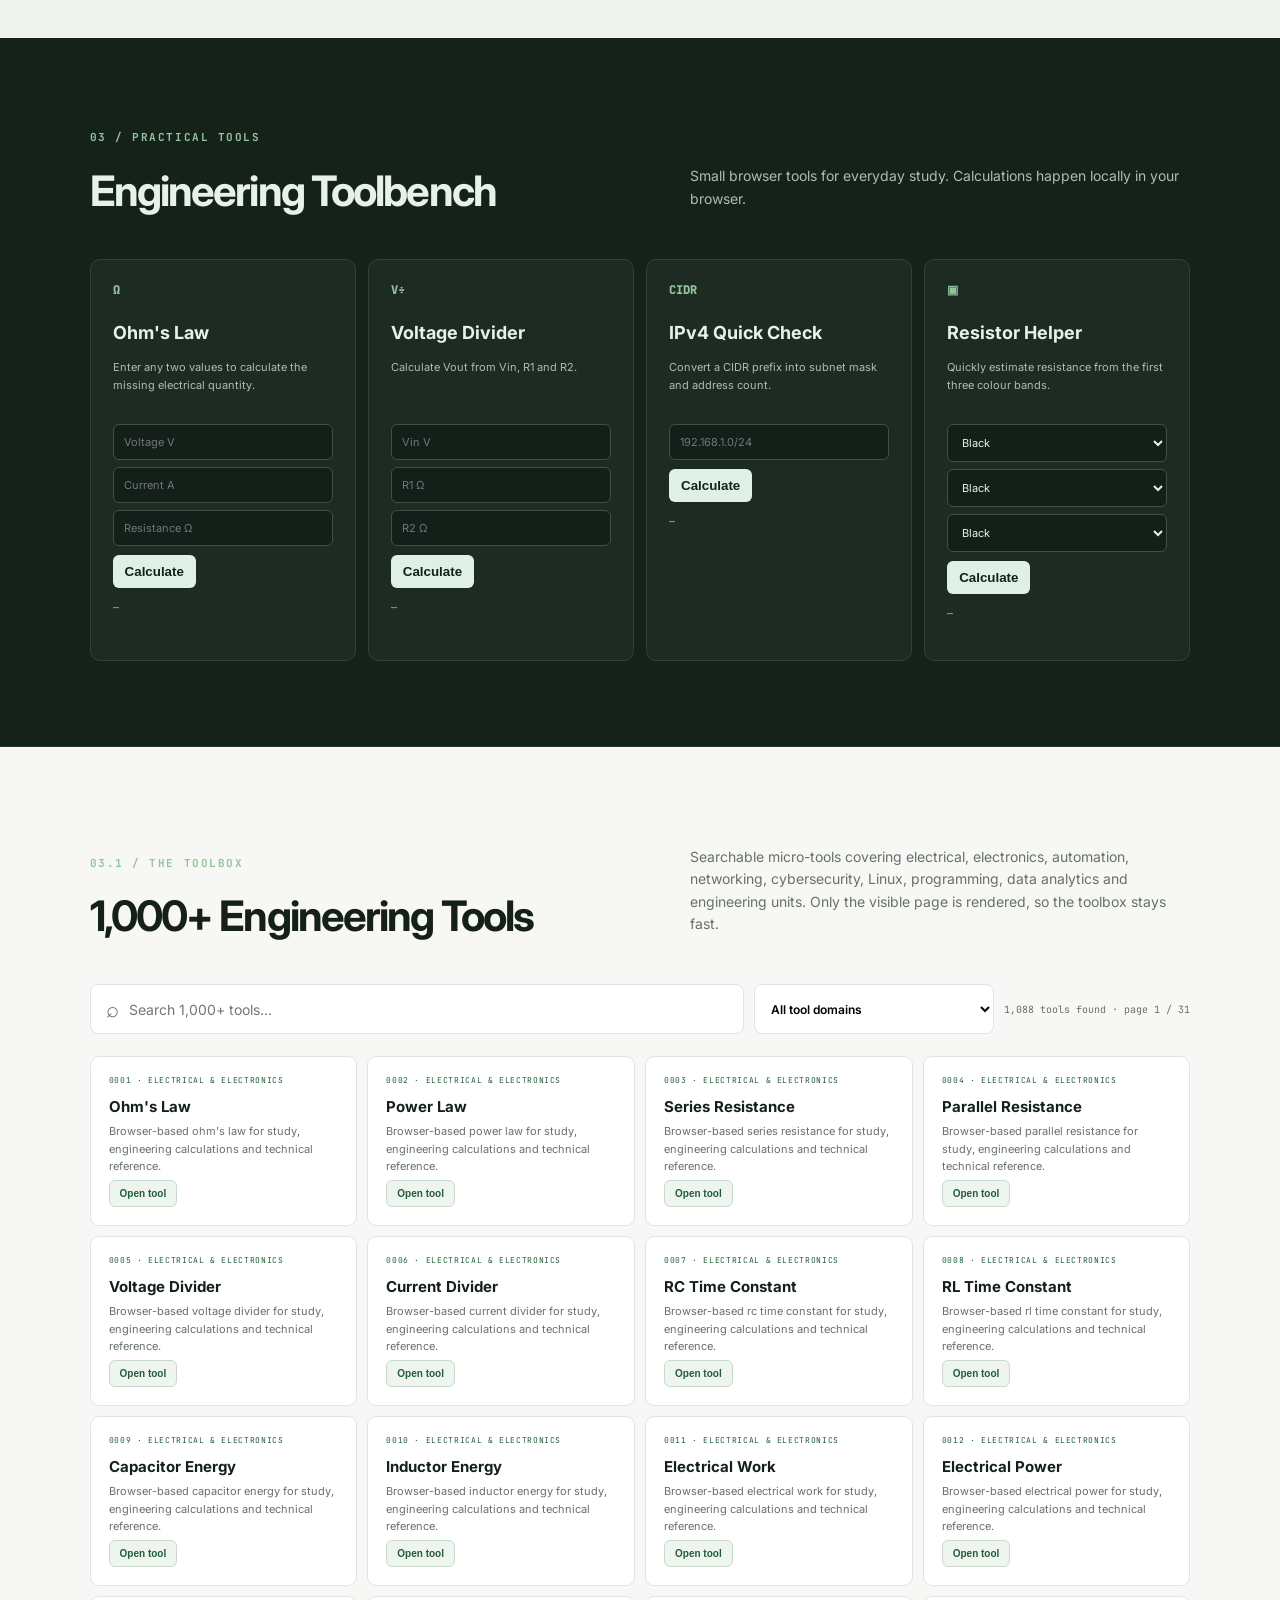
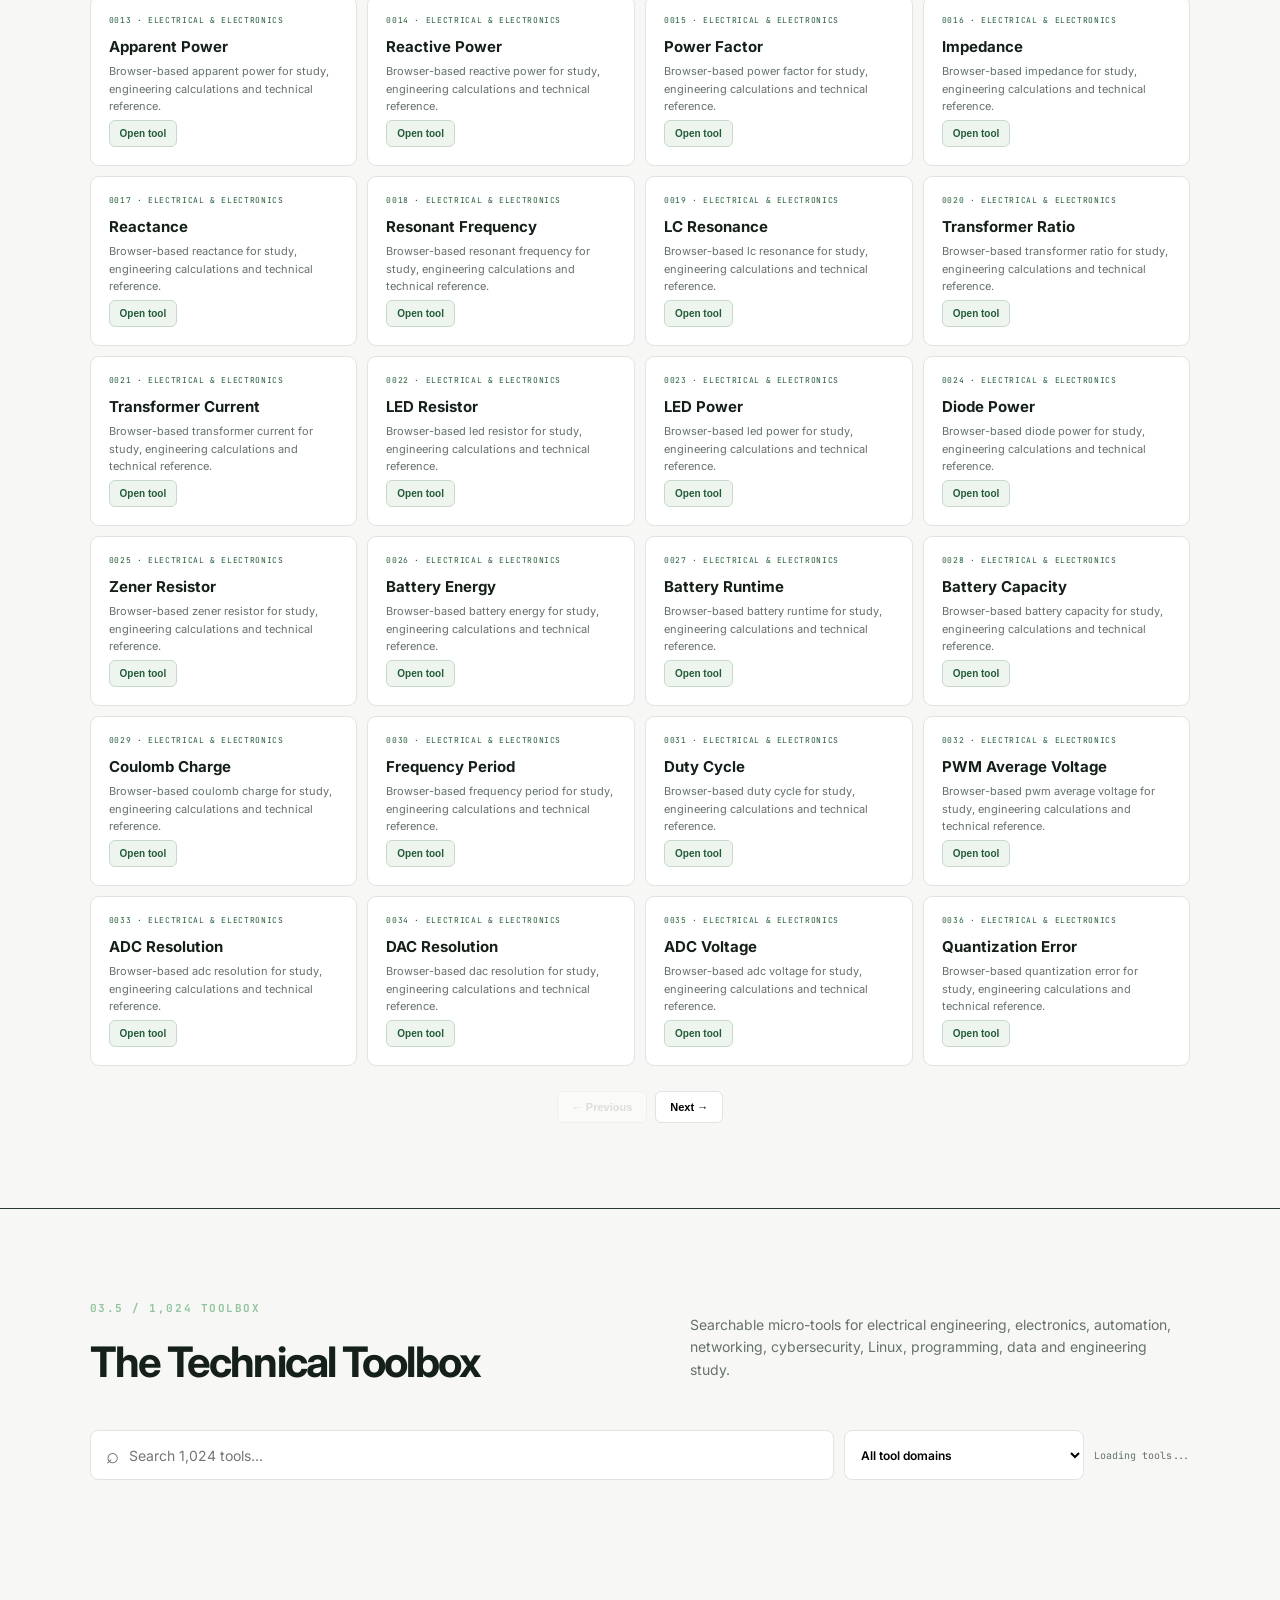
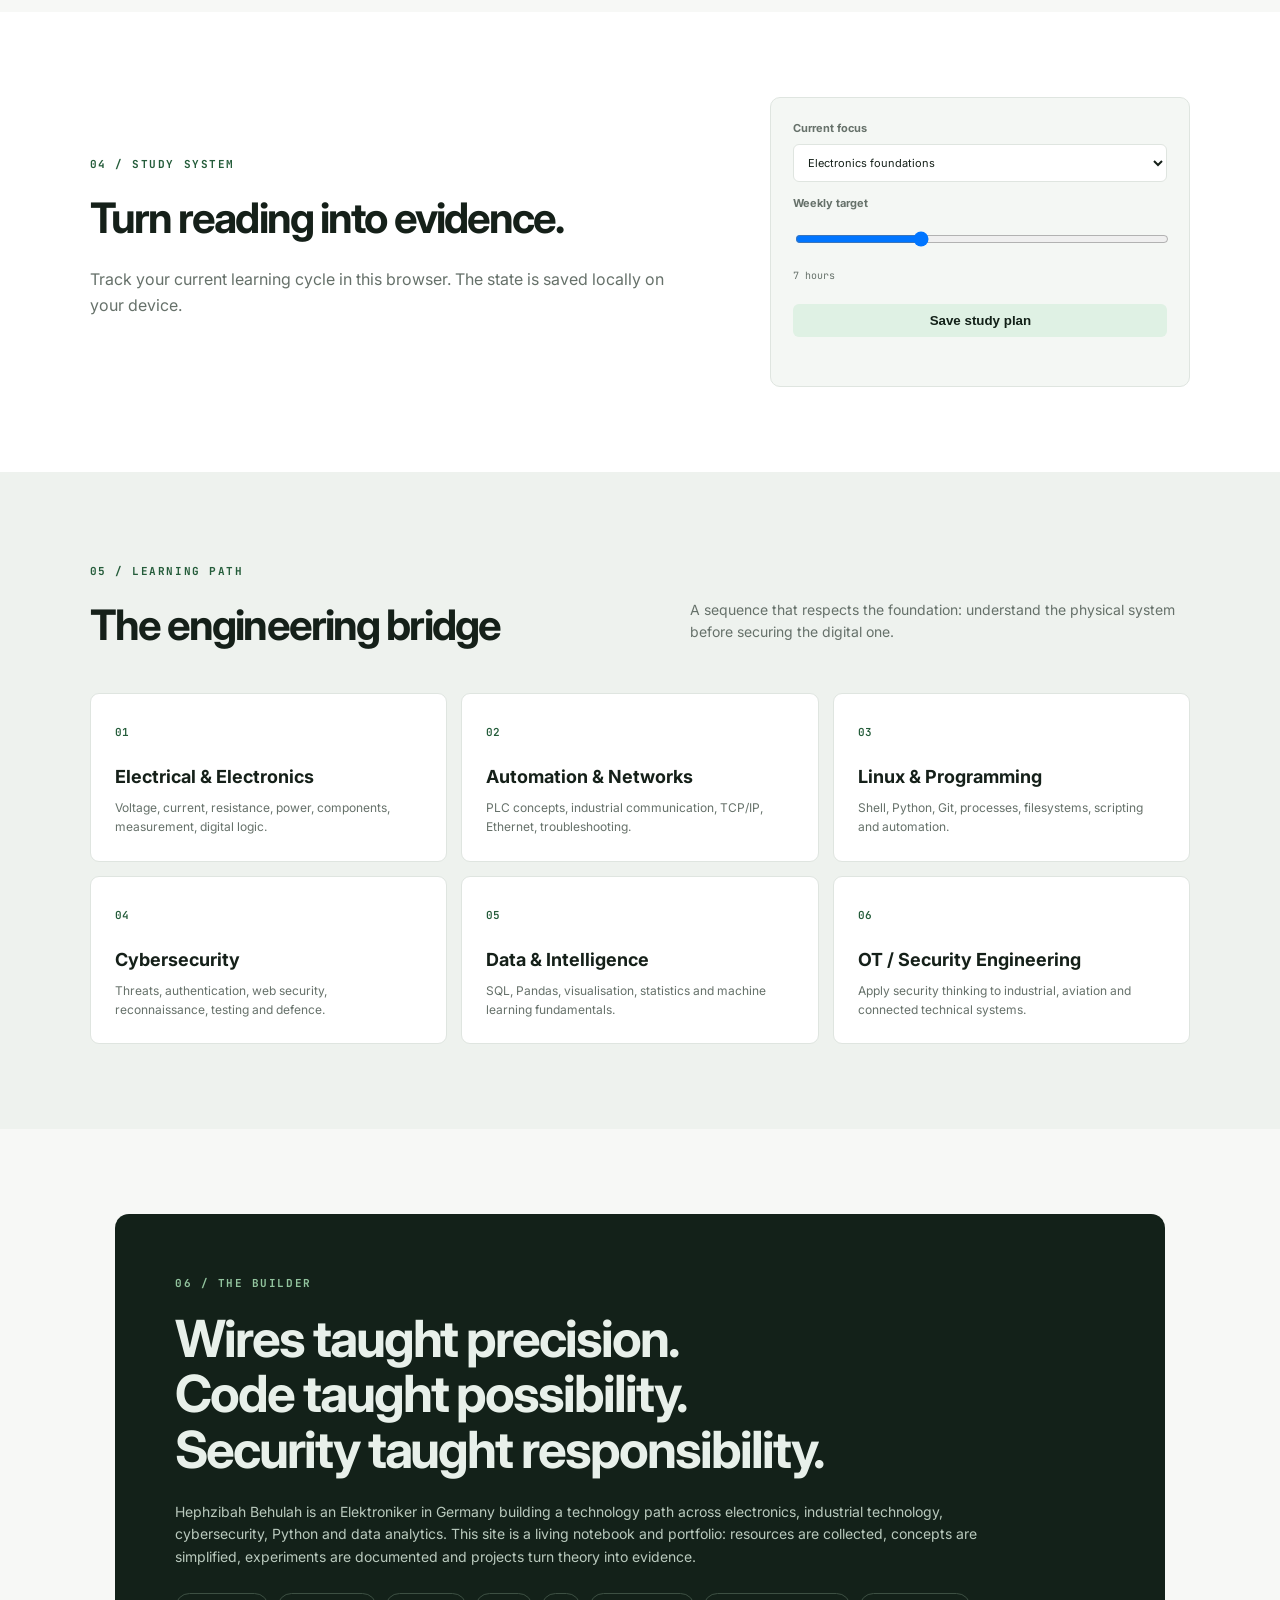
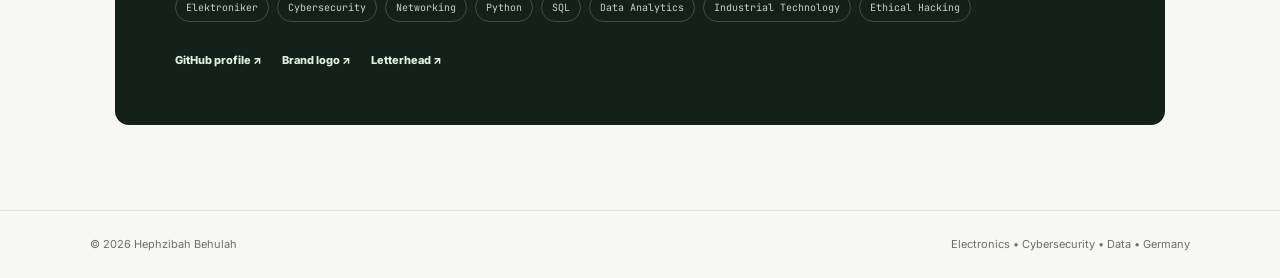
==== commit 26b5aafe: "Connect the 1,024-tool technical toolbox UI" ====
--- a/index.html
+++ b/index.html
@@ -39,9 +39,9 @@
 <article class="tool-card"><div class="tool-icon">CIDR</div><h3>IPv4 Quick Check</h3><p>Convert a CIDR prefix into subnet mask and address count.</p><div class="tool-fields"><input id="cidr" type="text" placeholder="192.168.1.0/24"></div><button class="tool-btn" onclick="calcCIDR()">Calculate</button><output id="cidr-out">—</output></article>
 <article class="tool-card"><div class="tool-icon">▣</div><h3>Resistor Helper</h3><p>Quickly estimate resistance from the first three colour bands.</p><div class="tool-fields"><select id="c1"></select><select id="c2"></select><select id="c3"></select></div><button class="tool-btn" onclick="calcResistor()">Calculate</button><output id="res-out">—</output></article>
 </div></section>
-<section class="study-dashboard"><div><span class="section-kicker">04 / STUDY SYSTEM</span><h2>Turn reading into evidence.</h2><p>Track your current learning cycle in this browser. The state is saved locally on your device.</p></div><div class="progress-box"><label>Current focus <select id="focus"><option>Electronics foundations</option><option>Electrical engineering</option><option>Networking & Linux</option><option>Web security</option><option>Offensive security</option><option>Defensive security</option><option>Python & data analytics</option><option>Industrial / OT security</option></select></label><label>Weekly target <input id="target" type="range" min="1" max="20" value="7"><output id="target-out">7 hours</output></label><button class="tool-btn" onclick="saveStudy()">Save study plan</button><span id="saved" class="saved"></span></div></section>
+<section id="toolbox" class="expanded-toolbox"><div class="section-heading"><div><span class="section-kicker">03.5 / 1,024 TOOLBOX</span><h2>The Technical Toolbox</h2></div><p>Searchable micro-tools for electrical engineering, electronics, automation, networking, cybersecurity, Linux, programming, data and engineering study.</p></div><div class="toolbox-controls"><label class="tool-search"><span>⌕</span><input id="tool-search" type="search" placeholder="Search 1,024 tools..." autocomplete="off"></label><select id="tool-category"><option value="all">All tool domains</option></select><span id="tool-summary">Loading tools...</span></div><div id="toolbox-app" class="toolbox-grid"></div><div id="tool-page" class="tool-pagination"></div></section><div id="tool-modal" class="tool-modal" aria-hidden="true"><div class="tool-modal-card"><button class="modal-close" onclick="closeMicroTool()" aria-label="Close">×</button><h2 id="modal-title">Tool</h2><div id="modal-body"></div></div></div><section class="study-dashboard"><div><span class="section-kicker">04 / STUDY SYSTEM</span><h2>Turn reading into evidence.</h2><p>Track your current learning cycle in this browser. The state is saved locally on your device.</p></div><div class="progress-box"><label>Current focus <select id="focus"><option>Electronics foundations</option><option>Electrical engineering</option><option>Networking & Linux</option><option>Web security</option><option>Offensive security</option><option>Defensive security</option><option>Python & data analytics</option><option>Industrial / OT security</option></select></label><label>Weekly target <input id="target" type="range" min="1" max="20" value="7"><output id="target-out">7 hours</output></label><button class="tool-btn" onclick="saveStudy()">Save study plan</button><span id="saved" class="saved"></span></div></section>
 <section id="roadmap" class="roadmap"><div class="section-heading"><div><span class="section-kicker">05 / LEARNING PATH</span><h2>The engineering bridge</h2></div><p>A sequence that respects the foundation: understand the physical system before securing the digital one.</p></div><div class="tree"><article><span>01</span><h3>Electrical & Electronics</h3><p>Voltage, current, resistance, power, components, measurement, digital logic.</p></article><article><span>02</span><h3>Automation & Networks</h3><p>PLC concepts, industrial communication, TCP/IP, Ethernet, troubleshooting.</p></article><article><span>03</span><h3>Linux & Programming</h3><p>Shell, Python, Git, processes, filesystems, scripting and automation.</p></article><article><span>04</span><h3>Cybersecurity</h3><p>Threats, authentication, web security, reconnaissance, testing and defence.</p></article><article><span>05</span><h3>Data & Intelligence</h3><p>SQL, Pandas, visualisation, statistics and machine learning fundamentals.</p></article><article><span>06</span><h3>OT / Security Engineering</h3><p>Apply security thinking to industrial, aviation and connected technical systems.</p></article></div></section>
 <section class="about" id="about"><div class="about-card"><span class="section-kicker">06 / THE BUILDER</span><h2>Wires taught precision.<br>Code taught possibility.<br>Security taught responsibility.</h2><p>Hephzibah Behulah is an Elektroniker in Germany building a technology path across electronics, industrial technology, cybersecurity, Python and data analytics. This site is a living notebook and portfolio: resources are collected, concepts are simplified, experiments are documented and projects turn theory into evidence.</p><div class="tags"><span>Elektroniker</span><span>Cybersecurity</span><span>Networking</span><span>Python</span><span>SQL</span><span>Data Analytics</span><span>Industrial Technology</span><span>Ethical Hacking</span></div><div class="about-links"><a href="https://github.com/HephzibahBehulah" target="_blank">GitHub profile ↗</a><a href="logo.svg">Brand logo ↗</a><a href="letterhead.html">Letterhead ↗</a></div></div></section>
 </main><footer><span>© 2026 Hephzibah Behulah</span><span>Electronics • Cybersecurity • Data • Germany</span></footer></div>
-<script src="script.js"></script><script src="tools.js"></script>
+<script src="script.js"></script><script src="tools.js"></script><script src="toolbox.js"></script>
 </body></html>
--- a/style.css
+++ b/style.css
@@ -1 +1 @@
-:root{--bg:#f7f8f6;--panel:#fff;--ink:#152019;--muted:#66716a;--line:#dfe5e0;--accent:#245c3a;--accent2:#dff1e4;--dark:#132119;--shadow:0 18px 50px rgba(24,45,32,.08)}*{box-sizing:border-box}html{scroll-behavior:smooth}body{margin:0;background:var(--bg);color:var(--ink);font-family:Inter,system-ui,sans-serif;line-height:1.6}.app-shell{max-width:1440px;margin:auto}.topbar{height:76px;padding:0 42px;display:flex;align-items:center;justify-content:space-between;border-bottom:1px solid var(--line);background:rgba(247,248,246,.94);backdrop-filter:blur(12px);position:sticky;top:0;z-index:20}.brand{display:flex;align-items:center;gap:12px;text-decoration:none;color:var(--ink)}.brand-mark{width:38px;height:38px;display:grid;place-items:center;background:var(--dark);color:#fff;border-radius:9px;font:600 12px 'JetBrains Mono',monospace}.brand strong,.brand small{display:block;line-height:1.05}.brand strong{font-size:13px;letter-spacing:.14em}.brand small{font-size:9px;letter-spacing:.2em;color:var(--muted);margin-top:4px}.topnav{display:flex;gap:28px;align-items:center}.topnav a{font-size:13px;text-decoration:none;color:var(--muted);font-weight:600}.topnav a:hover{color:var(--ink)}.github-link{border:1px solid var(--line);padding:9px 13px;border-radius:7px;background:#fff}.hero{min-height:560px;padding:95px 8%;display:grid;grid-template-columns:1.25fr .75fr;gap:70px;align-items:center;background:radial-gradient(circle at 75% 25%,#e7f2e9 0,transparent 34%),var(--bg)}.eyebrow,.section-kicker{font:600 11px 'JetBrains Mono',monospace;letter-spacing:.14em;color:var(--accent)}.pulse{display:inline-block;width:7px;height:7px;border-radius:50%;background:#4a9a63;margin-right:8px;box-shadow:0 0 0 5px #e4f2e7}.hero h1{font-size:clamp(48px,6vw,82px);line-height:.99;letter-spacing:-.055em;margin:24px 0}.hero h1 em{font-style:normal;color:var(--accent)}.hero-copy>p{max-width:650px;color:var(--muted);font-size:17px}.hero-actions{display:flex;gap:12px;margin-top:30px}.btn{padding:13px 18px;border-radius:8px;text-decoration:none;font-size:13px;font-weight:700}.primary{background:var(--dark);color:#fff}.secondary{border:1px solid var(--line);background:#fff;color:var(--ink)}.terminal-card{background:#142019;color:#dbe8df;border-radius:12px;box-shadow:var(--shadow);overflow:hidden;transform:rotate(1deg)}.terminal-head{height:42px;background:#1d2b22;display:flex;align-items:center;gap:7px;padding:0 16px;font:11px 'JetBrains Mono',monospace;color:#87988c}.terminal-head span{width:7px;height:7px;border-radius:50%;background:#718075}.terminal-head b{margin-left:8px;font-weight:400}.terminal-body{padding:25px 24px;font:13px/2 'JetBrains Mono',monospace}.terminal-body i{font-style:normal;color:#789080;display:inline-block;width:95px}.terminal-body strong{font-weight:600}.online{color:#8ac99b}.stats{display:grid;grid-template-columns:repeat(4,1fr);border-top:1px solid var(--line);border-bottom:1px solid var(--line);background:#fff}.stats div{padding:25px 30px;border-right:1px solid var(--line)}.stats div:last-child{border:0}.stats strong,.stats span{display:block}.stats strong{font:800 20px 'JetBrains Mono',monospace}.stats span{font-size:11px;text-transform:uppercase;letter-spacing:.12em;color:var(--muted);margin-top:3px}.library-section,.roadmap,.about{padding:85px 8%}.section-heading{display:flex;justify-content:space-between;gap:50px;align-items:end;margin-bottom:35px}.section-heading h2{font-size:42px;letter-spacing:-.04em;margin:8px 0 0}.section-heading p{max-width:460px;color:var(--muted);font-size:14px}.controls{display:grid;grid-template-columns:1fr 210px 90px;gap:10px;margin-bottom:18px}.search-box{height:48px;background:#fff;border:1px solid var(--line);border-radius:7px;display:flex;align-items:center;padding:0 14px}.search-box span{font-size:22px;color:var(--muted)}.search-box input{border:0;outline:0;background:transparent;width:100%;font:14px Inter;padding-left:10px}.controls select,.filter-btn{border:1px solid var(--line);background:#fff;border-radius:7px;padding:0 13px;font:600 12px Inter;color:var(--ink)}.filter-btn{cursor:pointer}.notice{display:flex;gap:12px;background:#edf5ee;border:1px solid #d8e9dc;border-radius:8px;padding:13px 15px;margin-bottom:28px;color:#496052;font-size:12px}.notice span{width:20px;height:20px;border-radius:50%;background:#245c3a;color:#fff;display:grid;place-items:center;font:700 12px 'JetBrains Mono';flex:0 0 auto}.notice p{margin:0}.library-grid{display:grid;grid-template-columns:repeat(3,1fr);gap:13px}.book{background:#fff;border:1px solid var(--line);border-radius:9px;padding:20px;min-height:175px;display:flex;flex-direction:column;transition:.2s}.book:hover{transform:translateY(-3px);box-shadow:var(--shadow);border-color:#c6d5ca}.book-top{display:flex;justify-content:space-between;align-items:center;margin-bottom:14px}.book-num{font:600 10px 'JetBrains Mono';color:var(--muted)}.book-cat{font-size:9px;text-transform:uppercase;letter-spacing:.1em;background:var(--accent2);color:var(--accent);padding:4px 7px;border-radius:20px;font-weight:700}.book h3{font-size:16px;line-height:1.3;margin:0 0 10px;letter-spacing:-.02em}.book p{font-size:11px;color:var(--muted);margin:0}.book a{margin-top:auto;padding-top:17px;color:var(--accent);font-size:11px;font-weight:800;text-decoration:none}.empty{text-align:center;padding:60px;color:var(--muted)}.roadmap{background:#eef2ee}.tree{display:grid;grid-template-columns:repeat(3,1fr);gap:14px}.tree article{background:#fff;border:1px solid var(--line);padding:24px;border-radius:9px}.tree span{font:600 11px 'JetBrains Mono';color:var(--accent)}.tree h3{margin:20px 0 6px;font-size:18px}.tree p{font-size:12px;color:var(--muted);margin:0}.about-card{max-width:950px;margin:auto;background:var(--dark);color:#e8f0ea;border-radius:14px;padding:55px 60px}.about-card h2{font-size:clamp(30px,4vw,52px);line-height:1.08;letter-spacing:-.04em;margin:16px 0 24px}.about-card p{color:#b9c9bd;max-width:760px;font-size:14px}.about-card .section-kicker{color:#92c49e}.tags{display:flex;flex-wrap:wrap;gap:8px;margin-top:25px}.tags span{font:10px 'JetBrains Mono';border:1px solid #3d5043;padding:7px 10px;border-radius:20px;color:#c5d5c9}footer{padding:25px 8%;display:flex;justify-content:space-between;border-top:1px solid var(--line);font-size:11px;color:var(--muted)}@media(max-width:900px){.hero{grid-template-columns:1fr;padding:70px 6%}.terminal-card{transform:none}.library-section,.roadmap,.about{padding:65px 6%}.library-grid{grid-template-columns:repeat(2,1fr)}.tree{grid-template-columns:repeat(2,1fr)}.section-heading{display:block}.section-heading p{margin-top:15px}.controls{grid-template-columns:1fr 160px 75px}.topbar{padding:0 18px}.topnav a:not(.github-link){display:none}}@media(max-width:600px){.hero h1{font-size:50px}.library-grid,.tree{grid-template-columns:1fr}.stats{grid-template-columns:repeat(2,1fr)}.stats div:nth-child(2){border-right:0}.stats div:nth-child(-n+2){border-bottom:1px solid var(--line)}.controls{grid-template-columns:1fr}.about-card{padding:35px 25px}footer{display:block;line-height:2.2}}
+:root{--bg:#f7f8f6;--panel:#fff;--ink:#152019;--muted:#66716a;--line:#dfe5e0;--accent:#245c3a;--accent2:#dff1e4;--dark:#132119;--shadow:0 18px 50px rgba(24,45,32,.08)}*{box-sizing:border-box}html{scroll-behavior:smooth}body{margin:0;background:var(--bg);color:var(--ink);font-family:Inter,system-ui,sans-serif;line-height:1.6}.app-shell{max-width:1500px;margin:auto}.topbar{min-height:92px;padding:0 42px;display:flex;align-items:center;justify-content:space-between;border-bottom:1px solid var(--line);background:rgba(247,248,246,.96);backdrop-filter:blur(12px);position:sticky;top:0;z-index:20}.brand{display:flex;align-items:center;gap:13px;text-decoration:none;color:var(--ink)}.brand-logo{width:180px;height:62px;object-fit:contain;display:block}.brand strong,.brand small{display:block;line-height:1.05}.brand strong{font-size:12px;letter-spacing:.16em}.brand small{font-size:8px;letter-spacing:.17em;color:var(--muted);margin-top:5px}.topnav{display:flex;gap:20px;align-items:center}.topnav a{font-size:12px;text-decoration:none;color:var(--muted);font-weight:700}.topnav a:hover{color:var(--ink)}.github-link{border:1px solid var(--line);padding:9px 13px;border-radius:7px;background:#fff}.hero{min-height:600px;padding:92px 7%;display:grid;grid-template-columns:1.3fr .7fr;gap:70px;align-items:center;background:radial-gradient(circle at 75% 25%,#e7f2e9 0,transparent 34%),var(--bg)}.eyebrow,.section-kicker{font:700 11px 'JetBrains Mono',monospace;letter-spacing:.14em;color:var(--accent)}.pulse{display:inline-block;width:7px;height:7px;border-radius:50%;background:#4a9a63;margin-right:8px;box-shadow:0 0 0 5px #e4f2e7}.hero h1{font-size:clamp(48px,6.5vw,92px);line-height:.96;letter-spacing:-.06em;margin:24px 0}.hero h1 em{font-style:normal;color:var(--accent)}.hero-copy>p{max-width:700px;color:var(--muted);font-size:17px}.hero-actions{display:flex;gap:12px;margin-top:30px}.btn{padding:13px 18px;border-radius:8px;text-decoration:none;font-size:13px;font-weight:800}.primary{background:var(--dark);color:#fff}.secondary{border:1px solid var(--line);background:#fff;color:var(--ink)}.hero-strip{display:flex;gap:10px;flex-wrap:wrap;margin-top:32px}.hero-strip span{font:9px 'JetBrains Mono';border:1px solid var(--line);background:#fff;padding:7px 9px;border-radius:20px;color:var(--muted)}.terminal-card{background:#142019;color:#dbe8df;border-radius:12px;box-shadow:var(--shadow);overflow:hidden;transform:rotate(1deg)}.terminal-head{height:42px;background:#1d2b22;display:flex;align-items:center;gap:7px;padding:0 16px;font:11px 'JetBrains Mono',monospace;color:#87988c}.terminal-head span{width:7px;height:7px;border-radius:50%;background:#718075}.terminal-head b{margin-left:8px;font-weight:400}.terminal-body{padding:25px 24px;font:13px/2 'JetBrains Mono',monospace}.terminal-body i{font-style:normal;color:#789080;display:inline-block;width:88px}.terminal-body strong{font-weight:600}.online{color:#8ac99b}.stats{display:grid;grid-template-columns:repeat(4,1fr);border-top:1px solid var(--line);border-bottom:1px solid var(--line);background:#fff}.stats div{padding:25px 30px;border-right:1px solid var(--line)}.stats div:last-child{border:0}.stats strong,.stats span{display:block}.stats strong{font:800 20px 'JetBrains Mono',monospace}.stats span{font-size:11px;text-transform:uppercase;letter-spacing:.1em;color:var(--muted);margin-top:3px}.domains,.library-section,.resources,.toolbench,.study-dashboard,.roadmap,.about,.expanded-toolbox{padding:85px 7%}.section-heading{display:flex;justify-content:space-between;gap:50px;align-items:end;margin-bottom:35px}.section-heading h2{font-size:42px;letter-spacing:-.045em;margin:8px 0 0}.section-heading p{max-width:500px;color:var(--muted);font-size:14px}.domain-grid{display:grid;grid-template-columns:repeat(3,1fr);gap:12px}.domain{display:block;text-decoration:none;color:inherit;background:#fff;border:1px solid var(--line);border-radius:10px;padding:25px;transition:.2s}.domain:hover,.resource:hover{transform:translateY(-3px);box-shadow:var(--shadow);border-color:#c6d5ca}.domain b{font:700 10px 'JetBrains Mono';color:var(--accent)}.domain h3{margin:17px 0 6px;font-size:19px}.domain p{font-size:12px;color:var(--muted);margin:0}.controls{display:grid;grid-template-columns:1fr 210px 90px;gap:10px;margin-bottom:18px}.search-box{height:48px;background:#fff;border:1px solid var(--line);border-radius:7px;display:flex;align-items:center;padding:0 14px}.search-box span{font-size:22px;color:var(--muted)}.search-box input{border:0;outline:0;background:transparent;width:100%;font:14px Inter;padding-left:10px}.controls select,.filter-btn{border:1px solid var(--line);background:#fff;border-radius:7px;padding:0 13px;font:600 12px Inter;color:var(--ink)}.filter-btn{cursor:pointer}.notice{display:flex;gap:12px;background:#edf5ee;border:1px solid #d8e9dc;border-radius:8px;padding:13px 15px;margin-bottom:28px;color:#496052;font-size:12px}.notice span{width:20px;height:20px;border-radius:50%;background:#245c3a;color:#fff;display:grid;place-items:center;font:700 12px 'JetBrains Mono';flex:0 0 auto}.notice p{margin:0}.library-grid{display:grid;grid-template-columns:repeat(3,1fr);gap:13px}.book{background:#fff;border:1px solid var(--line);border-radius:9px;padding:20px;min-height:175px;display:flex;flex-direction:column;transition:.2s}.book:hover{transform:translateY(-3px);box-shadow:var(--shadow);border-color:#c6d5ca}.book-top{display:flex;justify-content:space-between;align-items:center;margin-bottom:14px}.book-num{font:600 10px 'JetBrains Mono';color:var(--muted)}.book-cat{font-size:9px;text-transform:uppercase;letter-spacing:.1em;background:var(--accent2);color:var(--accent);padding:4px 7px;border-radius:20px;font-weight:700}.book h3{font-size:16px;line-height:1.3;margin:0 0 10px;letter-spacing:-.02em}.book p{font-size:11px;color:var(--muted);margin:0}.book a{margin-top:auto;padding-top:17px;color:var(--accent);font-size:11px;font-weight:800;text-decoration:none}.empty{text-align:center;padding:60px;color:var(--muted)}.resources{background:#eef2ee}.resource-grid{display:grid;grid-template-columns:repeat(3,1fr);gap:12px}.resource{background:#fff;border:1px solid var(--line);border-radius:10px;padding:22px;text-decoration:none;color:inherit;transition:.2s}.resource span{font:9px 'JetBrains Mono';color:var(--accent);text-transform:uppercase;letter-spacing:.08em}.resource h3{font-size:17px;margin:13px 0 8px}.resource p{font-size:12px;color:var(--muted);margin:0}.toolbench{background:#15221a;color:#e8f0ea}.toolbench .section-kicker,.expanded-toolbox .section-kicker{color:#92c49e}.toolbench .section-heading p{color:#aebdb3}.tool-grid{display:grid;grid-template-columns:repeat(4,1fr);gap:12px}.tool-card{background:#1d2b22;border:1px solid #304137;border-radius:10px;padding:22px}.tool-icon{font:800 12px 'JetBrains Mono';color:#92c49e;min-height:25px}.tool-card h3{margin:12px 0 5px;font-size:18px}.tool-card p{font-size:11px;color:#aebdb3;min-height:54px}.tool-fields{display:grid;gap:7px}.tool-fields input,.tool-fields select,.progress-box input,.progress-box select{width:100%;border:1px solid #405047;background:#132019;color:#e8f0ea;border-radius:6px;padding:10px;font:11px Inter}.tool-btn{margin-top:9px;border:0;border-radius:6px;background:#dff1e4;color:#132119;padding:9px 12px;font-weight:800;cursor:pointer}.tool-card output{display:block;margin-top:12px;min-height:32px;font:10px/1.5 'JetBrains Mono';color:#92c49e}.expanded-toolbox{background:#f7f8f6;border-top:1px solid #27382d}.toolbox-controls{display:grid;grid-template-columns:1fr 240px auto;gap:10px;align-items:center;margin-bottom:22px}.tool-search{height:50px;background:#fff;border:1px solid var(--line);border-radius:8px;display:flex;align-items:center;padding:0 15px}.tool-search span{font-size:22px;color:var(--muted)}.tool-search input{width:100%;border:0;outline:0;padding-left:10px;font:14px Inter}.toolbox-controls select{height:50px;border:1px solid var(--line);border-radius:8px;background:#fff;padding:0 12px;font:600 12px Inter}.toolbox-controls>span{font:10px 'JetBrains Mono';color:var(--muted);text-align:right}.toolbox-grid{display:grid;grid-template-columns:repeat(4,1fr);gap:10px}.micro-tool{background:#fff;border:1px solid var(--line);border-radius:9px;padding:18px;min-height:170px;display:flex;flex-direction:column}.micro-tool>span{font:8px 'JetBrains Mono';color:var(--accent);text-transform:uppercase;letter-spacing:.08em}.micro-tool h3{font-size:15px;line-height:1.25;margin:13px 0 6px}.micro-tool p{font-size:11px;color:var(--muted);margin:0}.micro-tool button{margin-top:auto;align-self:flex-start;border:1px solid #c8d9cc;background:#edf5ee;color:var(--accent);border-radius:6px;padding:7px 10px;font-size:10px;font-weight:800;cursor:pointer}.micro-tool button:hover{background:var(--accent2)}.tool-pagination{display:flex;justify-content:center;gap:8px;margin-top:25px}.tool-pagination button{border:1px solid var(--line);background:#fff;border-radius:6px;padding:9px 14px;font-size:11px;font-weight:800;cursor:pointer}.tool-pagination button:disabled{opacity:.4;cursor:not-allowed}.tool-modal{display:none;position:fixed;inset:0;background:rgba(10,20,14,.62);z-index:100;align-items:center;justify-content:center;padding:20px}.tool-modal.open{display:flex}.tool-modal-card{position:relative;background:#fff;color:var(--ink);width:min(520px,100%);border-radius:12px;padding:30px;box-shadow:0 30px 90px #0005}.tool-modal-card h2{margin:0 35px 12px 0;font-size:27px;letter-spacing:-.03em}.modal-close{position:absolute;right:15px;top:12px;border:0;background:transparent;font-size:30px;color:var(--muted);cursor:pointer}.modal-domain{font:9px 'JetBrains Mono';color:var(--accent);text-transform:uppercase}.tool-modal-card label{display:block;font-size:11px;font-weight:700;color:var(--muted);margin-top:14px}.tool-modal-card input{display:block;width:100%;margin-top:6px;padding:11px;border:1px solid var(--line);border-radius:6px;font:12px Inter}.tool-modal-card .tool-btn{background:var(--dark);color:#fff}.tool-modal-card output{display:block;margin-top:16px;background:#f1f5f1;border-radius:7px;padding:12px;font:11px 'JetBrains Mono';color:var(--accent)}.study-dashboard{display:grid;grid-template-columns:1fr 420px;gap:60px;align-items:center;background:#fff}.study-dashboard h2{font-size:42px;letter-spacing:-.045em;margin:8px 0}.study-dashboard p{color:var(--muted);max-width:600px}.progress-box{display:grid;gap:13px;background:#f4f7f4;border:1px solid var(--line);padding:22px;border-radius:10px}.progress-box label{font-size:11px;font-weight:700;color:var(--muted)}.progress-box select{margin-top:6px;background:#fff;color:var(--ink);border-color:var(--line)}.progress-box input{margin-top:8px}.progress-box output{font:10px 'JetBrains Mono';display:block;margin-top:5px}.saved{font:10px 'JetBrains Mono';color:var(--accent);min-height:14px}.roadmap{background:#eef2ee}.tree{display:grid;grid-template-columns:repeat(3,1fr);gap:14px}.tree article{background:#fff;border:1px solid var(--line);padding:24px;border-radius:9px}.tree span{font:600 11px 'JetBrains Mono';color:var(--accent)}.tree h3{margin:20px 0 6px;font-size:18px}.tree p{font-size:12px;color:var(--muted);margin:0}.about-card{max-width:1050px;margin:auto;background:var(--dark);color:#e8f0ea;border-radius:14px;padding:55px 60px}.about-card h2{font-size:clamp(30px,4vw,52px);line-height:1.08;letter-spacing:-.04em;margin:16px 0 24px}.about-card p{color:#b9c9bd;max-width:820px;font-size:14px}.about-card .section-kicker{color:#92c49e}.tags{display:flex;flex-wrap:wrap;gap:8px;margin-top:25px}.tags span{font:10px 'JetBrains Mono';border:1px solid #3d5043;padding:7px 10px;border-radius:20px;color:#c5d5c9}.about-links{display:flex;gap:20px;margin-top:30px;flex-wrap:wrap}.about-links a{color:#dff1e4;font-size:11px;font-weight:800;text-decoration:none}.about-links a:hover{text-decoration:underline}footer{padding:25px 7%;display:flex;justify-content:space-between;border-top:1px solid var(--line);font-size:11px;color:var(--muted)}@media(max-width:1050px){.topnav{gap:10px}.topnav a:not(.github-link){display:none}.hero{grid-template-columns:1fr}.terminal-card{max-width:600px}.tool-grid{grid-template-columns:repeat(2,1fr)}.toolbox-grid{grid-template-columns:repeat(3,1fr)}.resource-grid{grid-template-columns:repeat(2,1fr)}}@media(max-width:900px){.hero{padding:70px 6%}.domains,.library-section,.resources,.toolbench,.study-dashboard,.roadmap,.about,.expanded-toolbox{padding:65px 6%}.library-grid{grid-template-columns:repeat(2,1fr)}.tree,.domain-grid{grid-template-columns:repeat(2,1fr)}.section-heading{display:block}.section-heading p{margin-top:15px}.controls{grid-template-columns:1fr 160px 75px}.toolbox-controls{grid-template-columns:1fr 180px}.toolbox-controls>span{grid-column:1/-1;text-align:left}.topbar{padding:0 18px}.brand-logo{width:155px;height:58px}}@media(max-width:600px){.brand-logo{width:135px;height:54px}.hero h1{font-size:50px}.library-grid,.tree,.domain-grid,.resource-grid,.tool-grid,.toolbox-grid{grid-template-columns:1fr}.stats{grid-template-columns:repeat(2,1fr)}.stats div:nth-child(2){border-right:0}.stats div:nth-child(-n+2){border-bottom:1px solid var(--line)}.controls,.toolbox-controls{grid-template-columns:1fr}.study-dashboard{grid-template-columns:1fr}.study-dashboard h2{font-size:34px}.about-card{padding:35px 25px}footer{display:block;line-height:2.2}}
